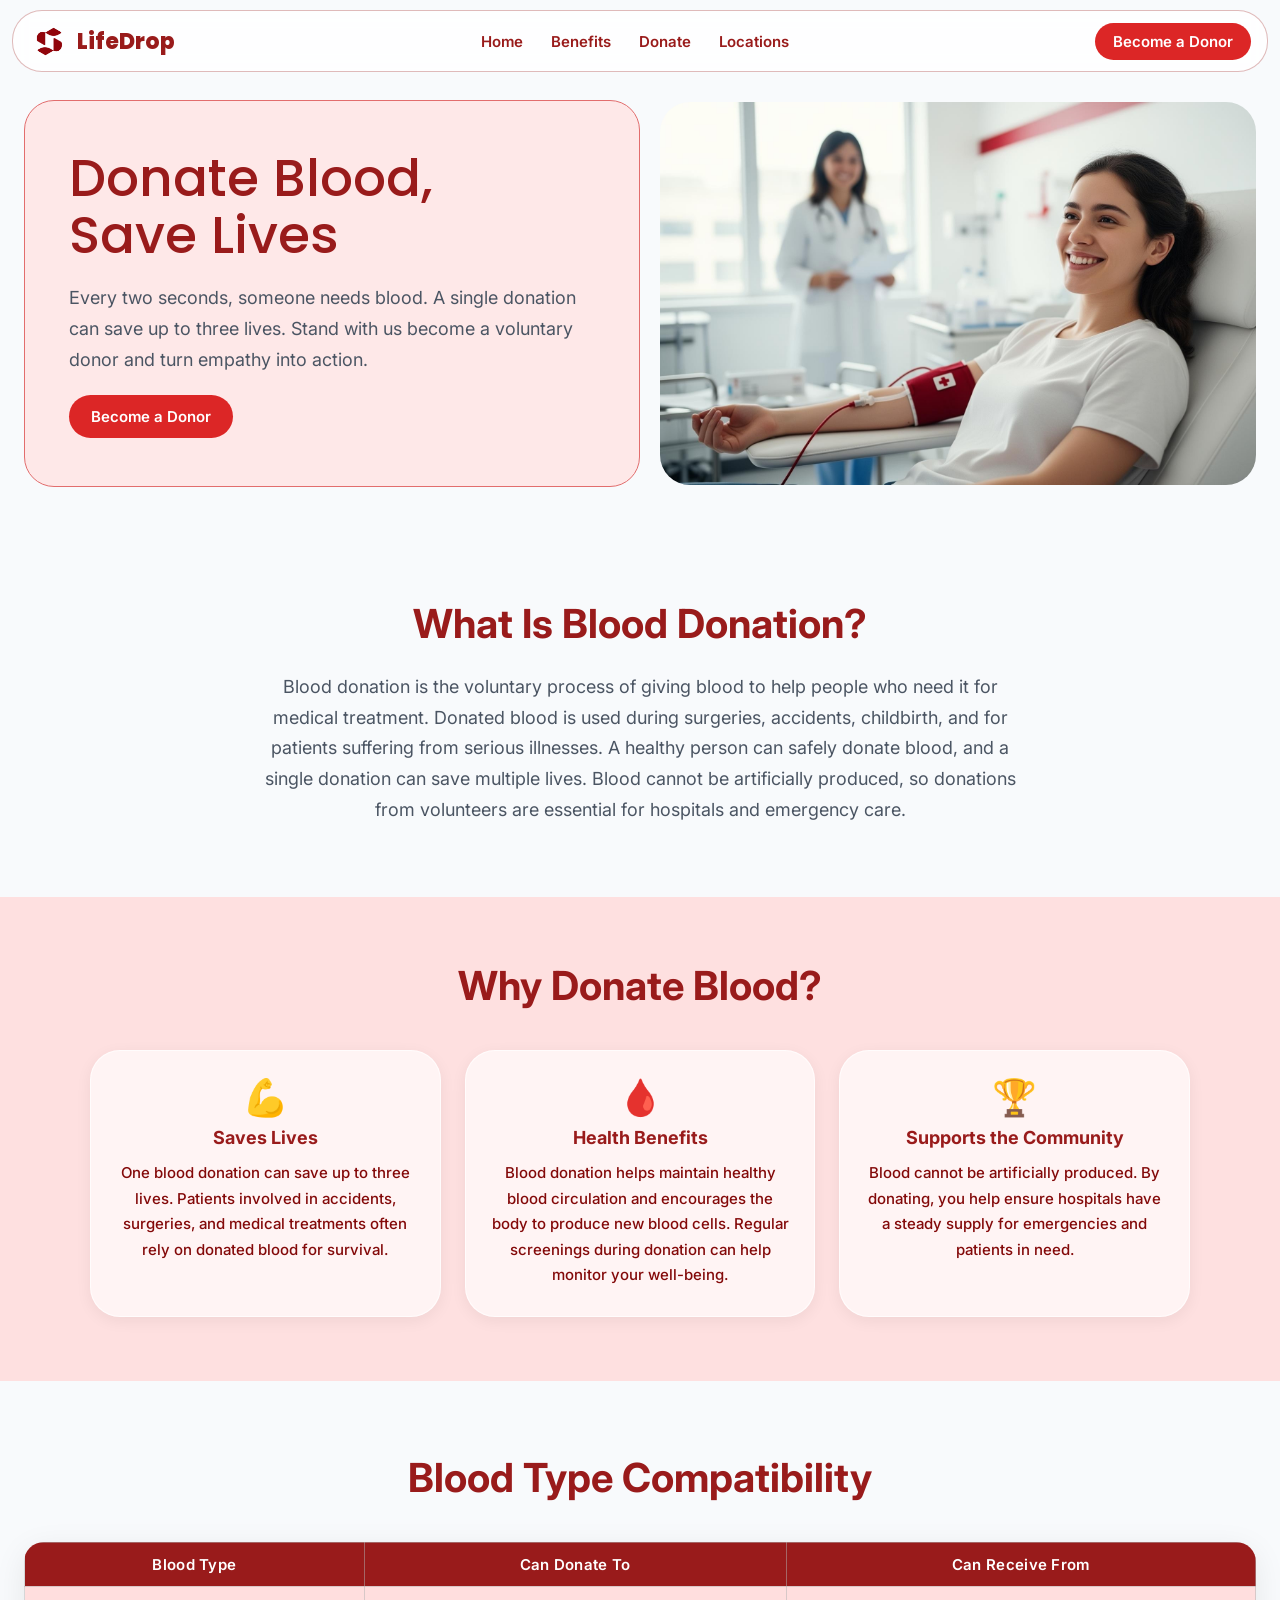
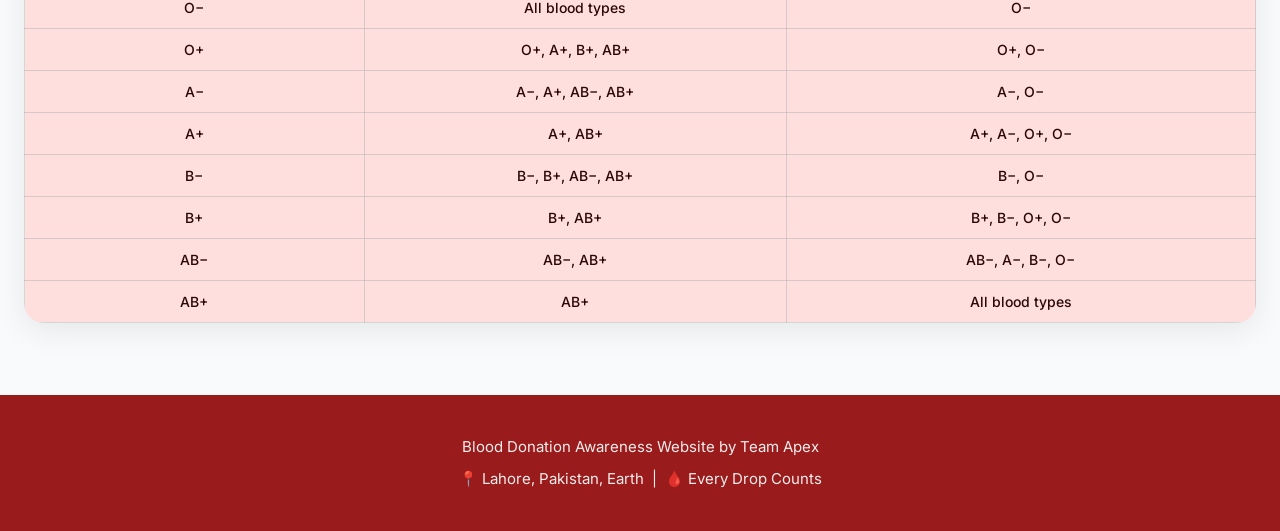
==== index.html @ 3854443f "Initial upload" ====
<!DOCTYPE html>
<html lang="en">

    <head>
        <meta charset="UTF-8">
        <meta name="viewport" content="width=device-width, initial-scale=1.0">
        <title>Home - LifeDrop</title>
        <link
            href="https://fonts.googleapis.com/css2?family=Poppins:wght@700;800&family=Inter:wght@400;500;600&display=swap"
            rel="stylesheet">
        <link rel="stylesheet" href="css/index.css">
    </head>

    <body>

        <!-- ===== Navigation Bar ==== -->
        <nav>
            <div class="nav-logo">
                <img src="image/logo-red.png" alt="LifeDrop logo">
                <h1>LifeDrop</h1>
            </div>

            <!-- Hamburger toggle (mobile only) -->
            <button class="nav-toggle" aria-label="Open menu" aria-expanded="false">
                <span></span><span></span><span></span>
            </button>

            <ul class="nav-links-ul">
                <li><a href="index.html">Home</a></li>
                <li><a href="benefits.html">Benefits</a></li>
                <li><a href="donate.html">Donate</a></li>
                <li><a href="locations.html">Locations</a></li>
            </ul>

            <a href="donate.html" class="nav-btn-a">Become a Donor</a>
        </nav>

        <main>

            <!-- ===== Hero Section ==== -->
            <section class="hero-section">
                <div class="hero-text-container">
                    <h1>Donate Blood,<br>Save Lives</h1>
                    <p>Every two seconds, someone needs blood. A single donation can save up to three lives. Stand with
                        us become a voluntary donor and turn empathy into action.</p>
                    <a href="donate.html" class="btn-primary">Become a Donor</a>
                </div>
                <img src="image/hero-lady.jpg" alt="A smiling blood donor">
            </section>

            <!-- ===== What is Blood Donation ==== -->
            <section class="what-section">
                <h1>What Is Blood Donation?</h1>
                <p>Blood donation is the voluntary process of giving blood to help people who need it for medical
                    treatment. Donated blood is used during surgeries, accidents, childbirth, and for patients suffering
                    from serious illnesses. A healthy person can safely donate blood, and a single donation can save
                    multiple lives. Blood cannot be artificially produced, so donations from volunteers are essential
                    for hospitals and emergency care.</p>
            </section>

            <!-- ===== Why Donate Blood ==== -->
            <section class="why-section">
                <h1>Why Donate Blood?</h1>
                <div class="why-cards-container">
                    <article class="why-card">
                        <div class="why-icon">💪</div>
                        <h2>Saves Lives</h2>
                        <p>One blood donation can save up to three lives. Patients involved in accidents, surgeries, and
                            medical treatments often rely on donated blood for survival.</p>
                    </article>
                    <article class="why-card">
                        <div class="why-icon">🩸</div>
                        <h2>Health Benefits</h2>
                        <p>Blood donation helps maintain healthy blood circulation and encourages the body to produce
                            new blood cells. Regular screenings during donation can help monitor your well-being.</p>
                    </article>
                    <article class="why-card">
                        <div class="why-icon">🏆</div>
                        <h2>Supports the Community</h2>
                        <p>Blood cannot be artificially produced. By donating, you help ensure hospitals have a steady
                            supply for emergencies and patients in need.</p>
                    </article>
                </div>
            </section>

            <!-- ===== Blood Type Compatibility ==== -->
            <section class="compatibility-table-section">
                <h1>Blood Type Compatibility</h1>
                <div class="table-wrapper">
                    <table class="compatibility-table">
                        <thead>
                            <tr>
                                <th>Blood Type</th>
                                <th>Can Donate To</th>
                                <th>Can Receive From</th>
                            </tr>
                        </thead>
                        <tbody>
                            <tr>
                                <td>O−</td>
                                <td>All blood types</td>
                                <td>O−</td>
                            </tr>
                            <tr>
                                <td>O+</td>
                                <td>O+, A+, B+, AB+</td>
                                <td>O+, O−</td>
                            </tr>
                            <tr>
                                <td>A−</td>
                                <td>A−, A+, AB−, AB+</td>
                                <td>A−, O−</td>
                            </tr>
                            <tr>
                                <td>A+</td>
                                <td>A+, AB+</td>
                                <td>A+, A−, O+, O−</td>
                            </tr>
                            <tr>
                                <td>B−</td>
                                <td>B−, B+, AB−, AB+</td>
                                <td>B−, O−</td>
                            </tr>
                            <tr>
                                <td>B+</td>
                                <td>B+, AB+</td>
                                <td>B+, B−, O+, O−</td>
                            </tr>
                            <tr>
                                <td>AB−</td>
                                <td>AB−, AB+</td>
                                <td>AB−, A−, B−, O−</td>
                            </tr>
                            <tr>
                                <td>AB+</td>
                                <td>AB+</td>
                                <td>All blood types</td>
                            </tr>
                        </tbody>
                    </table>
                </div>
            </section>

        </main>

        <footer>
            <p>Blood Donation Awareness Website by Team Apex</p>
            <p>📍 Lahore, Pakistan, Earth &nbsp;|&nbsp; 🩸 Every Drop Counts</p>
        </footer>

        <script>
            // Hamburger menu toggle
            const toggle = document.querySelector('.nav-toggle');
            const navLinks = document.querySelector('.nav-links-ul');
            toggle.addEventListener('click', () => {
                const open = toggle.getAttribute('aria-expanded') === 'true';
                toggle.setAttribute('aria-expanded', String(!open));
                navLinks.classList.toggle('nav-open');
            });
            // Close menu when a link is clicked
            navLinks.querySelectorAll('a').forEach(link => {
                link.addEventListener('click', () => {
                    navLinks.classList.remove('nav-open');
                    toggle.setAttribute('aria-expanded', 'false');
                });
            });
        </script>

    </body>

</html>
---- css/index.css ----
/* =========================
   CSS Custom Properties
   ========================= */
:root {
    --red-dark: #991b1b;
    --red-main: #dc2626;
    --red-hover: #b91c1c;
    --red-light: #fee2e2;
    --red-bg: #fee0e0;
    --text-dark: #1f2937;
    --text-body: #4b5563;
    --text-muted: #830909;
    --bg-page: #f8fafc;
    --white: #ffffff;

    --radius-sm: 12px;
    --radius-md: 20px;
    --radius-lg: 30px;

    --shadow-sm: 0 4px 16px rgba(0, 0, 0, 0.06);
    --shadow-md: 0 8px 32px rgba(0, 0, 0, 0.08);
    --shadow-red: 0 12px 32px rgba(185, 28, 28, 0.22);
}

/* =========================
   Reset & Base
   ========================= */
*,
*::before,
*::after {
    box-sizing: border-box;
}

body {
    margin: 0;
    padding: 0;
    font-family: "Inter", sans-serif;
    background-color: var(--bg-page);
    color: var(--text-body);
    -webkit-text-size-adjust: 100%;
}

h1,
h2,
h3 {
    margin: 0;
}

p {
    margin: 0;
    line-height: 1.7;
}

a {
    text-decoration: none;
}

img {
    display: block;
    max-width: 100%;
    height: auto;
}

/* =========================
   Navigation Bar
   ========================= */
nav {
    display: flex;
    align-items: center;
    justify-content: space-between;
    flex-wrap: wrap;
    gap: 8px;

    background-color: rgba(255, 255, 255, 0.82);
    backdrop-filter: blur(8px);
    -webkit-backdrop-filter: blur(8px);
    border: 1px solid rgba(153, 27, 27, 0.3);
    border-radius: var(--radius-lg);

    margin: 10px 12px 28px 12px;
    padding: 10px 16px;

    position: sticky;
    top: 10px;
    z-index: 100;
}

/* Logo */
.nav-logo {
    display: flex;
    align-items: center;
    gap: 8px;
    flex-shrink: 0;
    min-width: 0;
}

.nav-logo img {
    width: 40px;
    height: 40px;
    object-fit: contain;
}

.nav-logo h1 {
    color: var(--red-dark);
    font-size: 22px;
    font-weight: 800;
    font-family: "Poppins", sans-serif;
}

/* Nav links */
.nav-links-ul {
    display: flex;
    align-items: center;
    flex-wrap: wrap;
    gap: 4px;
    list-style: none;
    margin: 0;
    padding: 0;
}

.nav-links-ul a {
    display: block;
    color: var(--red-dark);
    font-size: 15px;
    font-weight: 600;
    padding: 7px 12px;
    border-radius: var(--radius-sm);
    transition: background-color 0.18s;
}

.nav-links-ul a:hover {
    background-color: #ffd6d6;
}

/* CTA button */
.nav-btn-a {
    font-size: 15px;
    font-weight: 600;
    color: var(--white);
    background-color: var(--red-main);
    border-radius: var(--radius-lg);
    padding: 9px 18px;
    transition: background-color 0.18s;
    white-space: nowrap;
    flex-shrink: 0;
}

.nav-btn-a:hover {
    background-color: var(--red-hover);
}

/* Hamburger button (hidden on desktop) */
.nav-toggle {
    display: none;
    flex-direction: column;
    justify-content: center;
    gap: 5px;
    background: none;
    border: none;
    cursor: pointer;
    padding: 6px;
    border-radius: var(--radius-sm);
    flex-shrink: 0;
}

.nav-toggle span {
    display: block;
    width: 24px;
    height: 2px;
    background-color: var(--red-dark);
    border-radius: 2px;
    transition: transform 0.2s, opacity 0.2s;
}

/* =========================
   Shared Section Headings
   ========================= */
.section-heading {
    color: var(--red-dark);
    font-size: clamp(24px, 5vw, 40px);
    font-weight: 700;
    text-align: center;
}

/* =========================
   Hero Section
   ========================= */
.hero-section {
    display: flex;
    align-items: center;
    gap: 20px;
    padding: 0 24px 40px;
}

.hero-text-container {
    display: flex;
    flex-direction: column;
    gap: 20px;

    background-color: #fee8e8;
    border: 1px solid rgb(226, 109, 109);
    border-radius: var(--radius-lg);
    padding: 48px 44px;
    width: 50%;
    flex-shrink: 0;
    min-width: 0;
    transition: background-color 0.2s;
}

.hero-text-container:hover {
    background-color: #fce1e1;
}

.hero-text-container h1 {
    color: var(--red-dark);
    font-size: clamp(28px, 4.5vw, 52px);
    font-weight: 500;
    font-family: "Poppins", sans-serif;
    line-height: 1.1;
    overflow-wrap: break-word;
}

.hero-text-container p {
    font-size: clamp(15px, 1.6vw, 18px);
    color: var(--text-body);
}

.btn-primary {
    display: inline-block;
    align-self: flex-start;
    font-size: 15px;
    font-weight: 600;
    color: var(--white);
    background-color: var(--red-main);
    border-radius: var(--radius-lg);
    padding: 12px 22px;
    transition: background-color 0.18s;
}

.btn-primary:hover {
    background-color: var(--red-hover);
}

.hero-section img {
    flex: 1;
    width: 0;
    /* flex will size it */
    min-width: 0;
    border-radius: var(--radius-lg);
    object-fit: cover;
    max-height: 420px;
}

/* =========================
   What Section
   ========================= */
.what-section {
    display: flex;
    flex-direction: column;
    align-items: center;
    gap: 24px;
    padding: 72px 48px;
}

.what-section h1 {
    color: var(--red-dark);
    font-size: clamp(22px, 4vw, 40px);
    font-weight: 700;
    text-align: center;
}

.what-section p {
    max-width: 780px;
    text-align: center;
    font-size: clamp(15px, 1.5vw, 18px);
    color: var(--text-body);
}

/* =========================
   Why Section
   ========================= */
.why-section {
    display: flex;
    flex-direction: column;
    align-items: center;
    gap: 40px;
    background-color: var(--red-bg);
    padding: 64px 32px;
}

.why-section h1 {
    color: var(--red-dark);
    font-size: clamp(22px, 4vw, 40px);
    font-weight: 700;
    text-align: center;
}

.why-cards-container {
    display: flex;
    flex-direction: row;
    gap: 24px;
    width: 100%;
    max-width: 1100px;
    justify-content: center;
}

.why-card {
    display: flex;
    flex-direction: column;
    align-items: center;
    gap: 12px;
    text-align: center;

    background-color: rgba(255, 255, 255, 0.65);
    border: 1px solid rgba(255, 255, 255, 0.7);
    border-radius: var(--radius-lg);
    box-shadow: var(--shadow-sm);
    padding: 28px 24px;
    flex: 1;
    min-width: 0;
    transition: transform 0.2s, box-shadow 0.2s, background-color 0.2s;
}

.why-card:hover {
    transform: translateY(-6px);
    box-shadow: var(--shadow-red);
    background-color: rgba(255, 255, 255, 0.38);
    border-color: rgba(200, 20, 20, 0.3);
}

.why-icon {
    font-size: 36px;
    line-height: 1;
}

.why-card h2 {
    color: var(--red-dark);
    font-size: 18px;
    font-weight: 700;
}

.why-card p {
    font-size: 15px;
    color: var(--text-muted);
    font-weight: 500;
}

/* =========================
   Blood Type Compatibility
   ========================= */
.compatibility-table-section {
    display: flex;
    flex-direction: column;
    align-items: center;
    gap: 40px;
    padding: 72px 24px;
}

.compatibility-table-section h1 {
    color: var(--red-dark);
    font-size: clamp(22px, 4vw, 40px);
    font-weight: 700;
    text-align: center;
}

/* Horizontal scroll wrapper acts only as a safety net on tiny screens */
.table-wrapper {
    width: 100%;
    max-width: 100%;
    overflow-x: auto;
    -webkit-overflow-scrolling: touch;
    border-radius: var(--radius-md);
    box-shadow: var(--shadow-md);
}

.compatibility-table {
    border-collapse: collapse;
    width: 100%;
    min-width: 480px;
    /* desktop only; removed on small screens below */
}

.compatibility-table th {
    color: var(--white);
    background-color: var(--red-dark);
    font-size: 15px;
    font-weight: 600;
    letter-spacing: 0.02em;
}

.compatibility-table td {
    color: rgb(43, 7, 7);
    background-color: rgb(255, 222, 222);
    font-size: 14px;
    font-weight: 500;
    transition: background-color 0.15s;
}

.compatibility-table th,
.compatibility-table td {
    text-align: center;
    border: 1px solid rgba(178, 178, 178, 0.5);
    padding: 12px 28px;
    overflow-wrap: break-word;
}

.compatibility-table td:hover {
    background-color: rgb(255, 205, 205);
}

/* =========================
   Footer
   ========================= */
footer {
    display: flex;
    flex-direction: column;
    align-items: center;
    gap: 8px;
    background-color: var(--red-dark);
    padding: 40px 24px;
    text-align: center;
}

footer p {
    color: rgba(255, 255, 255, 0.92);
    font-size: 15px;
    line-height: 1.6;
    overflow-wrap: break-word;
}

/* =========================
   RESPONSIVE — Tablet  (≤ 900px)
   ========================= */
@media (max-width: 900px) {

    /* Nav: hide desktop CTA, show only links + toggle */
    .nav-btn-a {
        display: none;
    }

    .nav-toggle {
        display: flex;
    }

    .nav-links-ul {
        display: none;
        flex-direction: column;
        align-items: flex-start;
        gap: 2px;
        width: 100%;
        padding: 8px 0 4px;
        border-top: 1px solid rgba(153, 27, 27, 0.2);
        margin-top: 4px;
    }

    .nav-links-ul.nav-open {
        display: flex;
    }

    .nav-links-ul li {
        width: 100%;
    }

    .nav-links-ul a {
        display: block;
        width: 100%;
        padding: 10px 14px;
        font-size: 16px;
    }

    /* Hero: stack vertically, image below */
    .hero-section {
        flex-direction: column;
        padding: 0 16px 40px;
        gap: 24px;
    }

    .hero-text-container {
        width: 100%;
        padding: 36px 28px;
        border-radius: var(--radius-md);
    }

    .btn-primary {
        align-self: stretch;
        text-align: center;
    }

    .hero-section img {
        width: 100%;
        max-height: 280px;
        object-fit: cover;
        border-radius: var(--radius-md);
    }

    /* Why cards: 2 across */
    .why-cards-container {
        flex-wrap: wrap;
    }

    .why-card {
        flex-basis: calc(50% - 12px);
        flex-grow: 0;
    }

    /* Padding adjustments */
    .what-section {
        padding: 56px 32px;
    }

    .why-section {
        padding: 56px 24px;
    }

    .compatibility-table-section {
        padding: 56px 16px;
    }
}

/* =========================
   RESPONSIVE — Mobile  (≤ 600px)
   ========================= */
@media (max-width: 600px) {

    nav {
        margin: 8px 8px 20px 8px;
        padding: 10px 14px;
        border-radius: var(--radius-md);
        top: 8px;
    }

    .nav-logo img {
        width: 34px;
        height: 34px;
    }

    .nav-logo h1 {
        font-size: 20px;
    }

    /* Hero section: small side gutter so text box never touches edges */
    .hero-section {
        padding: 0 16px 32px;
    }

    .hero-text-container {
        padding: 28px 20px;
        gap: 16px;
        border-radius: var(--radius-md);
    }

    .hero-text-container h1 {
        font-size: 28px;
    }

    .hero-text-container p {
        font-size: 15px;
    }

    .hero-section img {
        max-height: 220px;
        border-radius: var(--radius-md);
    }

    /* What section */
    .what-section {
        padding: 48px 20px;
        gap: 18px;
    }

    /* Why section: single column */
    .why-section {
        padding: 48px 16px;
        gap: 28px;
    }

    .why-cards-container {
        flex-direction: column;
        gap: 16px;
    }

    .why-card {
        flex-basis: auto;
        padding: 24px 20px;
        border-radius: var(--radius-md);
    }

    .why-icon {
        font-size: 32px;
    }

    .why-card h2 {
        font-size: 17px;
    }

    .why-card p {
        font-size: 14px;
    }

    /* Compatibility table: let it shrink to fit instead of scrolling */
    .compatibility-table-section {
        padding: 48px 12px;
        gap: 24px;
    }

    .compatibility-table {
        min-width: 0;
        table-layout: fixed;
    }

    .compatibility-table th,
    .compatibility-table td {
        padding: 9px 8px;
        font-size: 12.5px;
    }

    /* Footer */
    footer {
        padding: 32px 16px;
        gap: 6px;
    }

    footer p {
        font-size: 13px;
    }
}

/* =========================
   RESPONSIVE — Small Mobile (≤ 380px)
   ========================= */
@media (max-width: 380px) {
    .hero-text-container h1 {
        font-size: 24px;
    }

    .hero-text-container {
        padding: 22px 16px;
    }

    /* Tighten table further so all 3 columns fit on a 320px screen */
    .compatibility-table {
        min-width: 0;
        table-layout: fixed;
    }

    .compatibility-table th,
    .compatibility-table td {
        padding: 8px 5px;
        font-size: 11px;
    }
}

/* =========================
   Reduced Motion
   ========================= */
@media (prefers-reduced-motion: reduce) {

    .why-card,
    .nav-links-ul a,
    .btn-primary,
    .nav-btn-a,
    .hero-text-container {
        transition: none;
    }
}
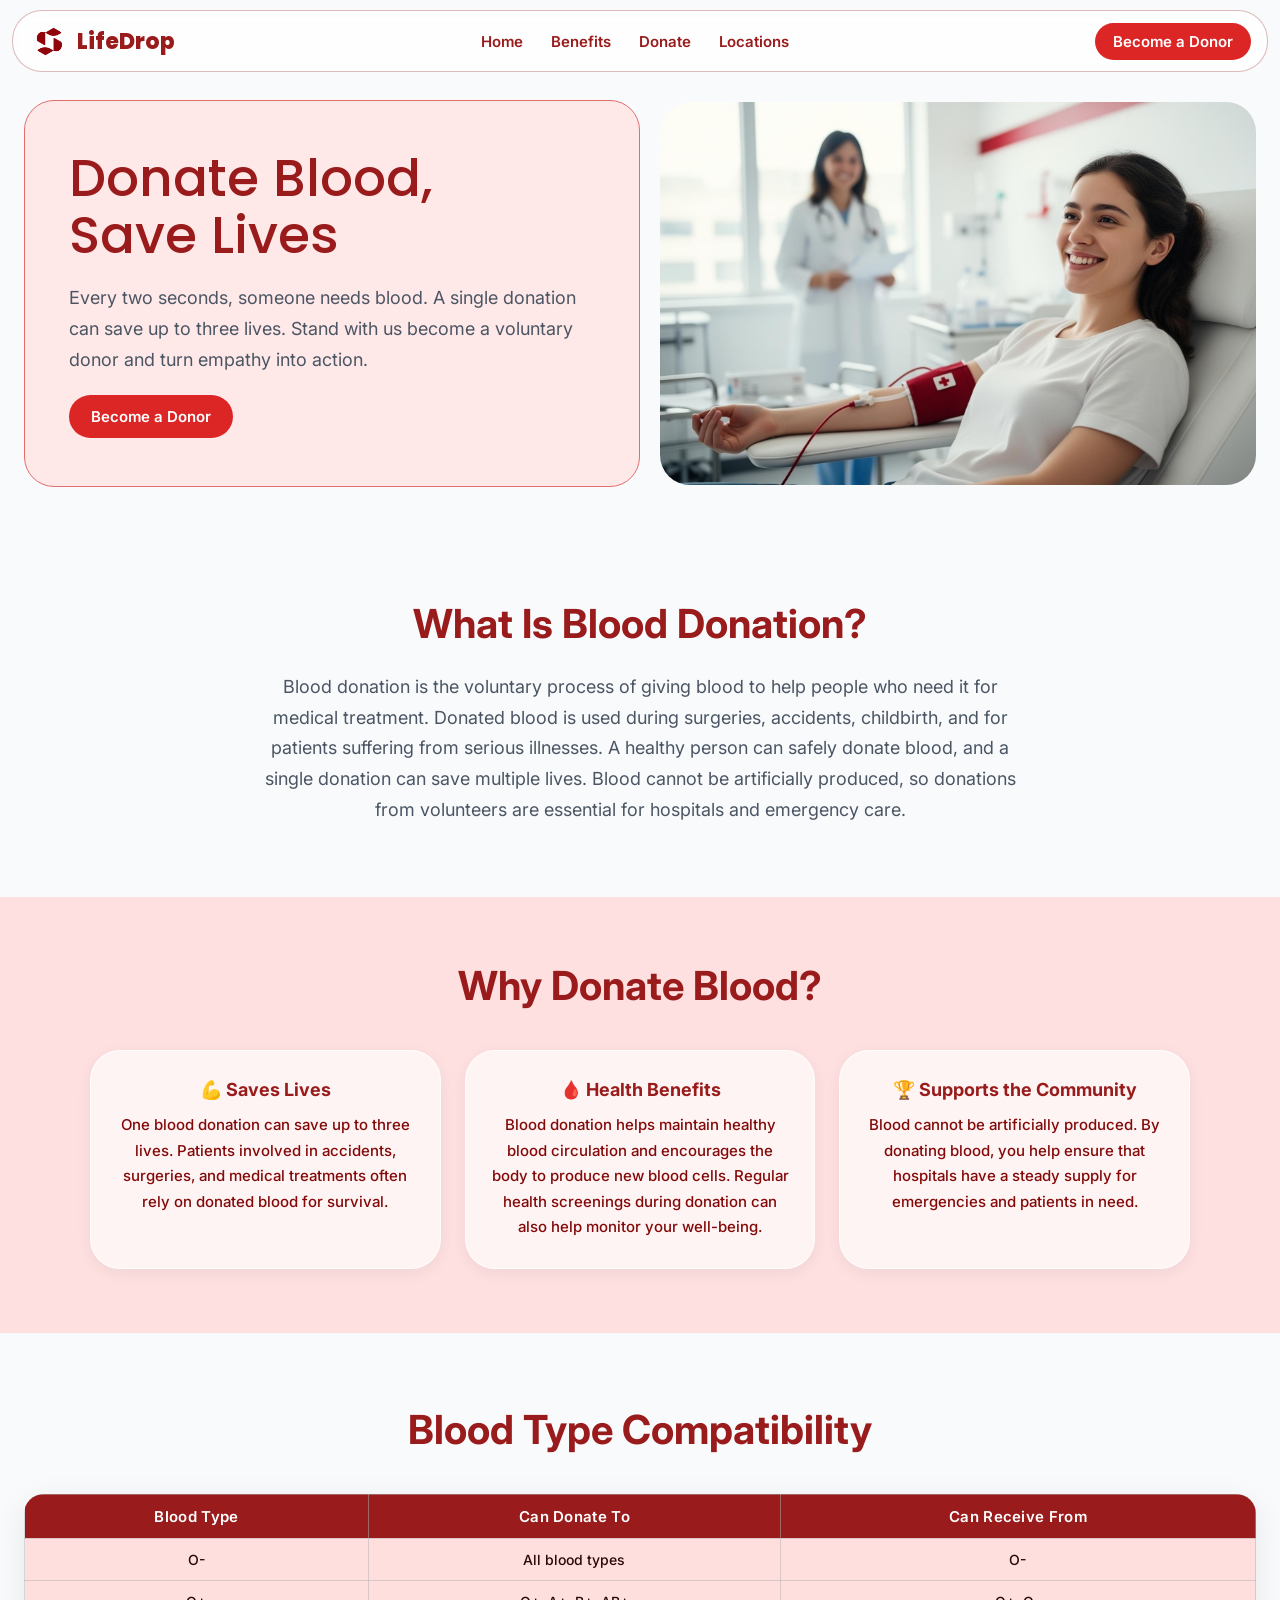
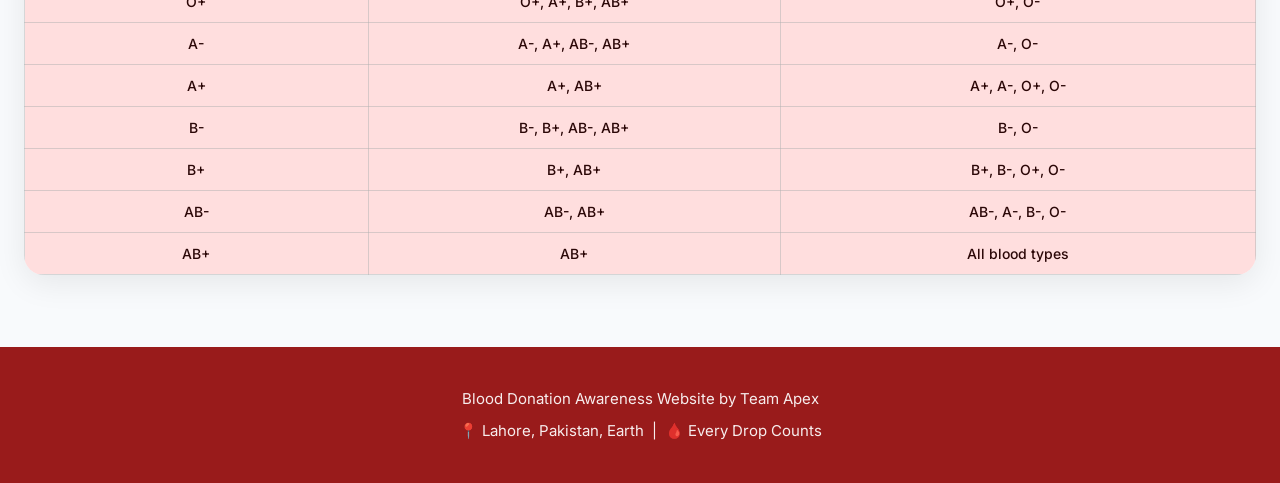
==== commit aa8243db: "Match responsive version's visual design to the original website" ====
--- a/index.html
+++ b/index.html
@@ -6,21 +6,19 @@
         <meta name="viewport" content="width=device-width, initial-scale=1.0">
         <title>Home - LifeDrop</title>
         <link
-            href="https://fonts.googleapis.com/css2?family=Poppins:wght@700;800&family=Inter:wght@400;500;600&display=swap"
+            href="https://fonts.googleapis.com/css2?family=Poppins:wght@700;800&family=Inter:wght@400;500;600;700&display=swap"
             rel="stylesheet">
         <link rel="stylesheet" href="css/index.css">
     </head>
 
     <body>
 
-        <!-- ===== Navigation Bar ==== -->
         <nav>
             <div class="nav-logo">
                 <img src="image/logo-red.png" alt="LifeDrop logo">
                 <h1>LifeDrop</h1>
             </div>
 
-            <!-- Hamburger toggle (mobile only) -->
             <button class="nav-toggle" aria-label="Open menu" aria-expanded="false">
                 <span></span><span></span><span></span>
             </button>
@@ -36,8 +34,6 @@
         </nav>
 
         <main>
-
-            <!-- ===== Hero Section ==== -->
             <section class="hero-section">
                 <div class="hero-text-container">
                     <h1>Donate Blood,<br>Save Lives</h1>
@@ -48,7 +44,6 @@
                 <img src="image/hero-lady.jpg" alt="A smiling blood donor">
             </section>
 
-            <!-- ===== What is Blood Donation ==== -->
             <section class="what-section">
                 <h1>What Is Blood Donation?</h1>
                 <p>Blood donation is the voluntary process of giving blood to help people who need it for medical
@@ -58,32 +53,29 @@
                     for hospitals and emergency care.</p>
             </section>
 
-            <!-- ===== Why Donate Blood ==== -->
             <section class="why-section">
                 <h1>Why Donate Blood?</h1>
                 <div class="why-cards-container">
                     <article class="why-card">
-                        <div class="why-icon">💪</div>
-                        <h2>Saves Lives</h2>
+                        <h2>💪 Saves Lives</h2>
                         <p>One blood donation can save up to three lives. Patients involved in accidents, surgeries, and
                             medical treatments often rely on donated blood for survival.</p>
                     </article>
                     <article class="why-card">
-                        <div class="why-icon">🩸</div>
-                        <h2>Health Benefits</h2>
+                        <h2>🩸 Health Benefits</h2>
                         <p>Blood donation helps maintain healthy blood circulation and encourages the body to produce
-                            new blood cells. Regular screenings during donation can help monitor your well-being.</p>
+                            new blood cells. Regular health screenings during donation can also help monitor your
+                            well-being.</p>
                     </article>
                     <article class="why-card">
-                        <div class="why-icon">🏆</div>
-                        <h2>Supports the Community</h2>
-                        <p>Blood cannot be artificially produced. By donating, you help ensure hospitals have a steady
+                        <h2>🏆 Supports the Community</h2>
+                        <p>Blood cannot be artificially produced. By donating blood, you help ensure that hospitals have
+                            a steady
                             supply for emergencies and patients in need.</p>
                     </article>
                 </div>
             </section>
 
-            <!-- ===== Blood Type Compatibility ==== -->
             <section class="compatibility-table-section">
                 <h1>Blood Type Compatibility</h1>
                 <div class="table-wrapper">
@@ -97,39 +89,39 @@
                         </thead>
                         <tbody>
                             <tr>
-                                <td>O−</td>
+                                <td>O-</td>
                                 <td>All blood types</td>
-                                <td>O−</td>
+                                <td>O-</td>
                             </tr>
                             <tr>
                                 <td>O+</td>
                                 <td>O+, A+, B+, AB+</td>
-                                <td>O+, O−</td>
+                                <td>O+, O-</td>
                             </tr>
                             <tr>
-                                <td>A−</td>
-                                <td>A−, A+, AB−, AB+</td>
-                                <td>A−, O−</td>
+                                <td>A-</td>
+                                <td>A-, A+, AB-, AB+</td>
+                                <td>A-, O-</td>
                             </tr>
                             <tr>
                                 <td>A+</td>
                                 <td>A+, AB+</td>
-                                <td>A+, A−, O+, O−</td>
+                                <td>A+, A-, O+, O-</td>
                             </tr>
                             <tr>
-                                <td>B−</td>
-                                <td>B−, B+, AB−, AB+</td>
-                                <td>B−, O−</td>
+                                <td>B-</td>
+                                <td>B-, B+, AB-, AB+</td>
+                                <td>B-, O-</td>
                             </tr>
                             <tr>
                                 <td>B+</td>
                                 <td>B+, AB+</td>
-                                <td>B+, B−, O+, O−</td>
+                                <td>B+, B-, O+, O-</td>
                             </tr>
                             <tr>
-                                <td>AB−</td>
-                                <td>AB−, AB+</td>
-                                <td>AB−, A−, B−, O−</td>
+                                <td>AB-</td>
+                                <td>AB-, AB+</td>
+                                <td>AB-, A-, B-, O-</td>
                             </tr>
                             <tr>
                                 <td>AB+</td>
@@ -140,7 +132,6 @@
                     </table>
                 </div>
             </section>
-
         </main>
 
         <footer>
@@ -168,4 +159,4 @@
 
     </body>
 
-</html>+</html>
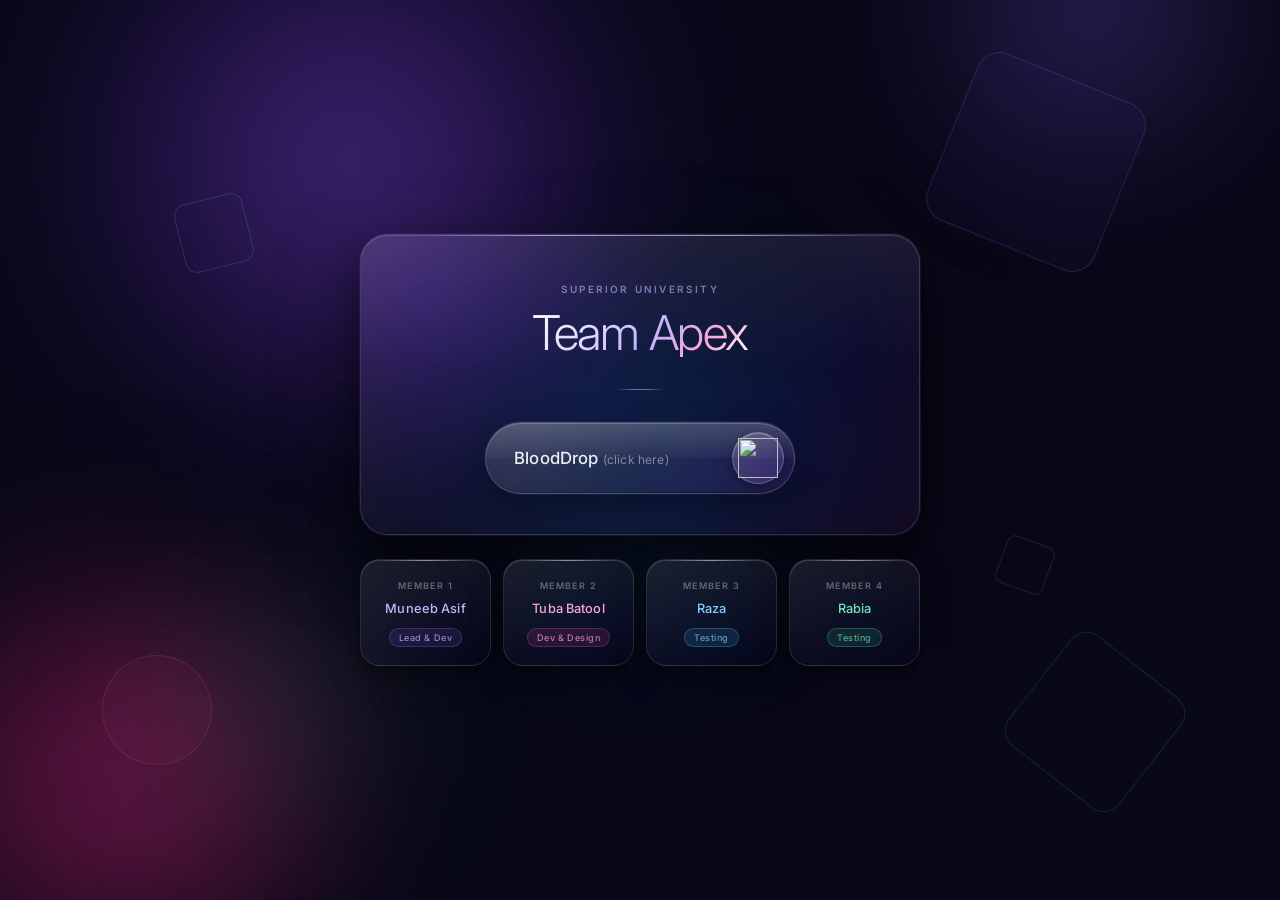
==== commit ebdf8d7d: "Inserting Team Apex page Updated the HTML structure and styles for the LifeDrop website, including n" ====
--- a/index.html
+++ b/index.html
@@ -1,162 +1,838 @@
 <!DOCTYPE html>
 <html lang="en">
 
-    <head>
-        <meta charset="UTF-8">
-        <meta name="viewport" content="width=device-width, initial-scale=1.0">
-        <title>Home - LifeDrop</title>
-        <link
-            href="https://fonts.googleapis.com/css2?family=Poppins:wght@700;800&family=Inter:wght@400;500;600;700&display=swap"
-            rel="stylesheet">
-        <link rel="stylesheet" href="css/index.css">
-    </head>
-
-    <body>
-
-        <nav>
-            <div class="nav-logo">
-                <img src="image/logo-red.png" alt="LifeDrop logo">
-                <h1>LifeDrop</h1>
-            </div>
-
-            <button class="nav-toggle" aria-label="Open menu" aria-expanded="false">
-                <span></span><span></span><span></span>
-            </button>
-
-            <ul class="nav-links-ul">
-                <li><a href="index.html">Home</a></li>
-                <li><a href="benefits.html">Benefits</a></li>
-                <li><a href="donate.html">Donate</a></li>
-                <li><a href="locations.html">Locations</a></li>
-            </ul>
-
-            <a href="donate.html" class="nav-btn-a">Become a Donor</a>
-        </nav>
-
-        <main>
-            <section class="hero-section">
-                <div class="hero-text-container">
-                    <h1>Donate Blood,<br>Save Lives</h1>
-                    <p>Every two seconds, someone needs blood. A single donation can save up to three lives. Stand with
-                        us become a voluntary donor and turn empathy into action.</p>
-                    <a href="donate.html" class="btn-primary">Become a Donor</a>
-                </div>
-                <img src="image/hero-lady.jpg" alt="A smiling blood donor">
-            </section>
-
-            <section class="what-section">
-                <h1>What Is Blood Donation?</h1>
-                <p>Blood donation is the voluntary process of giving blood to help people who need it for medical
-                    treatment. Donated blood is used during surgeries, accidents, childbirth, and for patients suffering
-                    from serious illnesses. A healthy person can safely donate blood, and a single donation can save
-                    multiple lives. Blood cannot be artificially produced, so donations from volunteers are essential
-                    for hospitals and emergency care.</p>
-            </section>
-
-            <section class="why-section">
-                <h1>Why Donate Blood?</h1>
-                <div class="why-cards-container">
-                    <article class="why-card">
-                        <h2>💪 Saves Lives</h2>
-                        <p>One blood donation can save up to three lives. Patients involved in accidents, surgeries, and
-                            medical treatments often rely on donated blood for survival.</p>
-                    </article>
-                    <article class="why-card">
-                        <h2>🩸 Health Benefits</h2>
-                        <p>Blood donation helps maintain healthy blood circulation and encourages the body to produce
-                            new blood cells. Regular health screenings during donation can also help monitor your
-                            well-being.</p>
-                    </article>
-                    <article class="why-card">
-                        <h2>🏆 Supports the Community</h2>
-                        <p>Blood cannot be artificially produced. By donating blood, you help ensure that hospitals have
-                            a steady
-                            supply for emergencies and patients in need.</p>
-                    </article>
-                </div>
-            </section>
-
-            <section class="compatibility-table-section">
-                <h1>Blood Type Compatibility</h1>
-                <div class="table-wrapper">
-                    <table class="compatibility-table">
-                        <thead>
-                            <tr>
-                                <th>Blood Type</th>
-                                <th>Can Donate To</th>
-                                <th>Can Receive From</th>
-                            </tr>
-                        </thead>
-                        <tbody>
-                            <tr>
-                                <td>O-</td>
-                                <td>All blood types</td>
-                                <td>O-</td>
-                            </tr>
-                            <tr>
-                                <td>O+</td>
-                                <td>O+, A+, B+, AB+</td>
-                                <td>O+, O-</td>
-                            </tr>
-                            <tr>
-                                <td>A-</td>
-                                <td>A-, A+, AB-, AB+</td>
-                                <td>A-, O-</td>
-                            </tr>
-                            <tr>
-                                <td>A+</td>
-                                <td>A+, AB+</td>
-                                <td>A+, A-, O+, O-</td>
-                            </tr>
-                            <tr>
-                                <td>B-</td>
-                                <td>B-, B+, AB-, AB+</td>
-                                <td>B-, O-</td>
-                            </tr>
-                            <tr>
-                                <td>B+</td>
-                                <td>B+, AB+</td>
-                                <td>B+, B-, O+, O-</td>
-                            </tr>
-                            <tr>
-                                <td>AB-</td>
-                                <td>AB-, AB+</td>
-                                <td>AB-, A-, B-, O-</td>
-                            </tr>
-                            <tr>
-                                <td>AB+</td>
-                                <td>AB+</td>
-                                <td>All blood types</td>
-                            </tr>
-                        </tbody>
-                    </table>
-                </div>
-            </section>
-        </main>
-
-        <footer>
-            <p>Blood Donation Awareness Website by Team Apex</p>
-            <p>📍 Lahore, Pakistan, Earth &nbsp;|&nbsp; 🩸 Every Drop Counts</p>
-        </footer>
-
-        <script>
-            // Hamburger menu toggle
-            const toggle = document.querySelector('.nav-toggle');
-            const navLinks = document.querySelector('.nav-links-ul');
-            toggle.addEventListener('click', () => {
-                const open = toggle.getAttribute('aria-expanded') === 'true';
-                toggle.setAttribute('aria-expanded', String(!open));
-                navLinks.classList.toggle('nav-open');
-            });
-            // Close menu when a link is clicked
-            navLinks.querySelectorAll('a').forEach(link => {
-                link.addEventListener('click', () => {
-                    navLinks.classList.remove('nav-open');
-                    toggle.setAttribute('aria-expanded', 'false');
-                });
-            });
-        </script>
-
-    </body>
+  <head>
+    <meta charset="UTF-8">
+    <meta name="viewport" content="width=device-width, initial-scale=1.0">
+    <title>Team APEX</title>
+
+    <!-- Preconnect for faster Google Fonts load -->
+    <link rel="preconnect" href="https://fonts.googleapis.com">
+    <link rel="preconnect" href="https://fonts.gstatic.com" crossorigin>
+    <link href="https://fonts.googleapis.com/css2?family=Inter:wght@300;400;500;600&display=swap" rel="stylesheet">
+
+    <style>
+      /* ── Reset ── */
+      *,
+      *::before,
+      *::after {
+        margin: 0;
+        padding: 0;
+        box-sizing: border-box;
+      }
+
+      /* ── Base ── */
+      body {
+        min-height: 100vh;
+        display: flex;
+        align-items: center;
+        justify-content: center;
+        font-family: 'Inter', -apple-system, BlinkMacSystemFont, sans-serif;
+        background: #080818;
+        /* Vertical padding keeps content clear of viewport edges on all sizes */
+        padding: 2.5rem 1.25rem;
+        /* Prevent horizontal scroll at the root level */
+        overflow-x: hidden;
+      }
+
+      /* ── Background scene (fixed, non-interactive) ── */
+      .scene {
+        position: fixed;
+        inset: 0;
+        z-index: 0;
+        pointer-events: none;
+        /* Clip orbs that bleed past the viewport */
+        overflow: hidden;
+      }
+
+      .orb {
+        position: absolute;
+        border-radius: 50%;
+        filter: blur(80px);
+      }
+
+      .orb-1 {
+        width: 600px;
+        height: 600px;
+        top: -140px;
+        left: 50px;
+        background: radial-gradient(circle,
+            rgba(110, 66, 193, 0.60) 0%,
+            rgba(76, 29, 149, 0.3) 50%,
+            transparent 75%);
+      }
+
+      .orb-2 {
+        width: 480px;
+        height: 480px;
+        bottom: -120px;
+        left: -120px;
+        background: radial-gradient(circle,
+            rgba(220, 38, 127, 0.55) 0%,
+            rgba(157, 23, 77, 0.28) 50%,
+            transparent 75%);
+      }
+
+      .orb-3 {
+        width: 360px;
+        height: 360px;
+        top: 50%;
+        left: 50%;
+        transform: translate(-50%, -50%);
+        background: radial-gradient(circle, rgba(56, 189, 248, 0.18) 0%, rgba(14, 165, 233, 0.07) 50%, transparent 75%);
+      }
+
+      .orb-4 {
+        width: 300px;
+        height: 300px;
+        bottom: 5%;
+        left: 10%;
+        background: radial-gradient(circle, rgba(52, 211, 153, 0.18) 0%, transparent 70%);
+      }
+
+      .orb-5 {
+        width: 300px;
+        height: 300px;
+        top: -140px;
+        right: 40px;
+        background: radial-gradient(circle,
+            rgba(138, 92, 246, 0.45) 0%,
+            rgba(138, 92, 246, 0.18) 45%,
+            transparent 75%);
+      }
+
+      /* Subtle dot grid overlay */
+      .dot-grid {
+        position: absolute;
+        inset: 0;
+        background-image: radial-gradient(circle, rgba(255, 255, 255, 0.055) 1px, transparent 1px);
+        background-size: 36px 36px;
+        mask-image: radial-gradient(ellipse at center, black 30%, transparent 80%);
+      }
+
+      /* Decorative geometric outlines */
+      .geo {
+        position: absolute;
+        border: 1px solid;
+      }
+
+      .geo-1 {
+        width: 180px;
+        height: 180px;
+        top: 8%;
+        right: 12%;
+        border-color: rgba(167, 139, 250, 0.16);
+        border-radius: 24px;
+        transform: rotate(22deg);
+        background: rgba(139, 92, 246, 0.04);
+      }
+
+      .geo-2 {
+        width: 110px;
+        height: 110px;
+        bottom: 15%;
+        left: 8%;
+        border-color: rgba(244, 114, 182, 0.14);
+        border-radius: 50%;
+        background: rgba(236, 72, 153, 0.04);
+      }
+
+      .geo-3 {
+        width: 70px;
+        height: 70px;
+        top: 22%;
+        left: 14%;
+        border-color: rgba(125, 211, 252, 0.16);
+        border-radius: 12px;
+        transform: rotate(-14deg);
+      }
+
+      .geo-4 {
+        width: 140px;
+        height: 140px;
+        bottom: 12%;
+        right: 9%;
+        border-color: rgba(110, 231, 183, 0.13);
+        border-radius: 20px;
+        transform: rotate(38deg);
+      }
+
+      .geo-5 {
+        width: 50px;
+        height: 50px;
+        top: 60%;
+        right: 18%;
+        border-color: rgba(251, 191, 36, 0.13);
+        border-radius: 8px;
+        transform: rotate(20deg);
+      }
+
+      /* ── Page layout ── */
+      .content {
+        position: relative;
+        z-index: 10;
+        display: flex;
+        flex-direction: column;
+        align-items: center;
+        gap: 1.5rem;
+        width: 100%;
+        max-width: 560px;
+      }
+
+      /* ── Main glass card ── */
+      .glass-card {
+        width: 100%;
+        background: linear-gradient(135deg,
+            rgba(255, 255, 255, 0.10) 0%,
+            rgba(255, 255, 255, 0.04) 40%,
+            rgba(139, 92, 246, 0.06) 70%,
+            rgba(236, 72, 153, 0.06) 100%);
+        backdrop-filter: blur(40px) saturate(160%);
+        -webkit-backdrop-filter: blur(40px) saturate(160%);
+        border-radius: 28px;
+        border: 1px solid rgba(255, 255, 255, 0.13);
+        box-shadow:
+          0 0 0 1px rgba(139, 92, 246, 0.12),
+          0 1px 0 rgba(255, 255, 255, 0.16) inset,
+          0 -1px 0 rgba(0, 0, 0, 0.3) inset,
+          0 32px 80px rgba(0, 0, 0, 0.5),
+          0 12px 32px rgba(0, 0, 0, 0.3);
+        /* Responsive padding: generous on desktop, tighter on mobile */
+        padding: 3rem 3rem 2.5rem;
+        position: relative;
+        overflow: hidden;
+      }
+
+      /* Top edge shimmer */
+      .glass-card::before {
+        content: '';
+        position: absolute;
+        top: 0;
+        left: 10%;
+        right: 10%;
+        height: 1px;
+        background: linear-gradient(90deg,
+            transparent,
+            rgba(255, 255, 255, 0.5) 30%,
+            rgba(200, 180, 255, 0.6) 50%,
+            rgba(255, 255, 255, 0.5) 70%,
+            transparent);
+      }
+
+      /* Inner highlight gradient */
+      .glass-card::after {
+        content: '';
+        position: absolute;
+        top: 0;
+        left: 0;
+        right: 0;
+        height: 45%;
+        background: linear-gradient(180deg, rgba(255, 255, 255, 0.052) 0%, transparent 100%);
+        border-radius: 28px 28px 0 0;
+        pointer-events: none;
+      }
+
+      .card-inner {
+        position: relative;
+        z-index: 2;
+        display: flex;
+        flex-direction: column;
+        align-items: center;
+      }
+
+      /* ── Typography ── */
+      .eyebrow {
+        font-size: 10px;
+        font-weight: 600;
+        letter-spacing: 0.22em;
+        text-transform: uppercase;
+        color: rgba(196, 181, 253, 0.6);
+        margin-bottom: 14px;
+        /* Prevent long text from breaking layout */
+        text-align: center;
+      }
+
+      .center-title {
+        font-size: 3rem;
+        font-weight: 300;
+        letter-spacing: -0.03em;
+        line-height: 1;
+        margin-bottom: 2rem;
+        text-align: center;
+        background: linear-gradient(135deg, #ffffff 0%, #e0d7ff 30%, #c4b5fd 55%, #f9a8d4 80%, #ffffff 100%);
+        -webkit-background-clip: text;
+        -webkit-text-fill-color: transparent;
+        background-clip: text;
+      }
+
+      .divider {
+        width: 48px;
+        height: 1px;
+        background: linear-gradient(90deg, transparent, rgba(196, 181, 253, 0.5), rgba(249, 168, 212, 0.5), transparent);
+        margin-bottom: 2rem;
+      }
+
+      /* ── CTA Button ── */
+      .glass-btn {
+        position: relative;
+        width: 100%;
+        max-width: 310px;
+        height: 72px;
+        border-radius: 999px;
+        text-decoration: none;
+        background: linear-gradient(135deg,
+            rgba(255, 255, 255, 0.13) 0%,
+            rgba(255, 255, 255, 0.05) 50%,
+            rgba(139, 92, 246, 0.1) 100%);
+        backdrop-filter: blur(24px);
+        -webkit-backdrop-filter: blur(24px);
+        border: 1px solid rgba(255, 255, 255, 0.18);
+        box-shadow:
+          0 1px 0 rgba(255, 255, 255, 0.2) inset,
+          0 -1px 0 rgba(0, 0, 0, 0.25) inset,
+          0 0 0 1px rgba(139, 92, 246, 0.1),
+          0 12px 32px rgba(0, 0, 0, 0.35);
+        display: flex;
+        justify-content: space-between;
+        align-items: center;
+        padding: 0 10px 0 28px;
+        overflow: hidden;
+        transition:
+          transform 0.3s cubic-bezier(0.34, 1.56, 0.64, 1),
+          box-shadow 0.3s ease;
+        cursor: pointer;
+      }
+
+      .glass-btn::before {
+        content: '';
+        position: absolute;
+        top: 0;
+        left: 0;
+        right: 0;
+        height: 50%;
+        background: linear-gradient(180deg, rgba(255, 255, 255, 0.18) 0%, rgba(255, 255, 255, 0.03) 100%);
+        border-radius: 999px 999px 40% 40%;
+        pointer-events: none;
+      }
+
+      .glass-btn::after {
+        content: '';
+        position: absolute;
+        inset: 0;
+        border-radius: 999px;
+        background: linear-gradient(135deg, rgba(139, 92, 246, 0.15) 0%, rgba(236, 72, 153, 0.1) 100%);
+        opacity: 0;
+        transition: opacity 0.3s ease;
+      }
+
+      .glass-btn:hover::after {
+        opacity: 1;
+      }
+
+      .glass-btn:hover {
+        transform: translateY(-4px);
+        box-shadow:
+          0 1px 0 rgba(255, 255, 255, 0.25) inset,
+          0 0 0 1px rgba(167, 139, 250, 0.3),
+          0 0 32px rgba(139, 92, 246, 0.25),
+          0 20px 48px rgba(0, 0, 0, 0.45);
+      }
+
+      .glass-btn:active {
+        transform: translateY(1px);
+        transition-duration: 0.1s;
+      }
+
+      /* Keyboard focus indicator for accessibility */
+      .glass-btn:focus-visible {
+        outline: 2px solid rgba(167, 139, 250, 0.7);
+        outline-offset: 3px;
+      }
+
+      .btn-text {
+        position: relative;
+        z-index: 3;
+        color: rgba(255, 255, 255, 0.92);
+        font-size: 1.05rem;
+        font-weight: 500;
+        letter-spacing: 0.01em;
+      }
+
+      .btn-hint {
+        font-size: 0.75rem;
+        font-weight: 400;
+        color: rgba(255, 255, 255, 0.45);
+      }
+
+      .icon {
+        position: relative;
+        z-index: 3;
+        width: 52px;
+        height: 52px;
+        border-radius: 50%;
+        display: flex;
+        justify-content: center;
+        align-items: center;
+        font-size: 1.45rem;
+        background: linear-gradient(135deg, rgba(255, 255, 255, 0.18) 0%, rgba(139, 92, 246, 0.2) 100%);
+        border: 1px solid rgba(255, 255, 255, 0.22);
+        box-shadow:
+          0 1px 0 rgba(255, 255, 255, 0.25) inset,
+          0 4px 12px rgba(0, 0, 0, 0.3);
+        /* Icon circle does not need its own transition — logo-icon handles it */
+        flex-shrink: 0;
+      }
+
+      .logo-icon {
+        width: 40px;
+        height: 40px;
+        object-fit: contain;
+        display: block;
+        /* Single, authoritative transition for the logo spin */
+        transition: transform 2s ease-in-out;
+      }
+
+      .glass-btn:hover .logo-icon {
+        transform: scale(1.15) rotate(360deg);
+      }
+
+      /* ── Member cards grid ── */
+      .member-row {
+        display: grid;
+        /* Desktop: all 4 in one row */
+        grid-template-columns: repeat(4, 1fr);
+        gap: 12px;
+        width: 100%;
+      }
+
+      .member-card {
+        position: relative;
+        overflow: hidden;
+        border-radius: 20px;
+        padding: 1.25rem 0.9rem 1.1rem;
+        display: flex;
+        flex-direction: column;
+        align-items: center;
+        gap: 0.65rem;
+        background: linear-gradient(155deg,
+            rgba(255, 255, 255, 0.09) 0%,
+            rgba(255, 255, 255, 0.03) 60%,
+            rgba(0, 0, 0, 0.05) 100%);
+        backdrop-filter: blur(32px) saturate(150%);
+        -webkit-backdrop-filter: blur(32px) saturate(150%);
+        border: 1px solid rgba(255, 255, 255, 0.11);
+        box-shadow:
+          0 1px 0 rgba(255, 255, 255, 0.14) inset,
+          0 -1px 0 rgba(0, 0, 0, 0.2) inset,
+          0 12px 32px rgba(0, 0, 0, 0.35),
+          0 4px 10px rgba(0, 0, 0, 0.2);
+        cursor: default;
+        transition:
+          transform 0.35s cubic-bezier(0.34, 1.4, 0.64, 1),
+          box-shadow 0.35s ease,
+          border-color 0.35s ease;
+      }
+
+      /* Top edge shimmer */
+      .member-card::before {
+        content: '';
+        position: absolute;
+        top: 0;
+        left: 15%;
+        right: 15%;
+        height: 1px;
+        background: linear-gradient(90deg, transparent, rgba(255, 255, 255, 0.45), transparent);
+        transition: opacity 0.35s ease;
+      }
+
+      /* Per-card hover glow overlay */
+      .member-card::after {
+        content: '';
+        position: absolute;
+        inset: 0;
+        border-radius: 20px;
+        opacity: 0;
+        transition: opacity 0.35s ease;
+      }
+
+      .member-card:nth-child(1)::after {
+        background: linear-gradient(155deg, rgba(139, 92, 246, 0.18) 0%, rgba(109, 40, 217, 0.08) 100%);
+      }
+
+      .member-card:nth-child(2)::after {
+        background: linear-gradient(155deg, rgba(236, 72, 153, 0.18) 0%, rgba(190, 24, 93, 0.08) 100%);
+      }
+
+      .member-card:nth-child(3)::after {
+        background: linear-gradient(155deg, rgba(56, 189, 248, 0.18) 0%, rgba(14, 165, 233, 0.08) 100%);
+      }
+
+      .member-card:nth-child(4)::after {
+        background: linear-gradient(155deg, rgba(52, 211, 153, 0.18) 0%, rgba(16, 185, 129, 0.08) 100%);
+      }
+
+      .member-card:hover {
+        transform: translateY(-7px) scale(1.03);
+        border-color: rgba(255, 255, 255, 0.22);
+      }
+
+      .member-card:nth-child(1):hover {
+        box-shadow:
+          0 1px 0 rgba(255, 255, 255, 0.2) inset,
+          0 0 0 1px rgba(167, 139, 250, 0.35),
+          0 0 28px rgba(139, 92, 246, 0.3),
+          0 24px 48px rgba(0, 0, 0, 0.45);
+      }
+
+      .member-card:nth-child(2):hover {
+        box-shadow:
+          0 1px 0 rgba(255, 255, 255, 0.2) inset,
+          0 0 0 1px rgba(249, 168, 212, 0.35),
+          0 0 28px rgba(236, 72, 153, 0.28),
+          0 24px 48px rgba(0, 0, 0, 0.45);
+      }
+
+      .member-card:nth-child(3):hover {
+        box-shadow:
+          0 1px 0 rgba(255, 255, 255, 0.2) inset,
+          0 0 0 1px rgba(125, 211, 252, 0.35),
+          0 0 28px rgba(56, 189, 248, 0.28),
+          0 24px 48px rgba(0, 0, 0, 0.45);
+      }
+
+      .member-card:nth-child(4):hover {
+        box-shadow:
+          0 1px 0 rgba(255, 255, 255, 0.2) inset,
+          0 0 0 1px rgba(110, 231, 183, 0.35),
+          0 0 28px rgba(52, 211, 153, 0.28),
+          0 24px 48px rgba(0, 0, 0, 0.45);
+      }
+
+      .member-card:hover::after {
+        opacity: 1;
+      }
+
+      /* Card text elements */
+      .member-label {
+        position: relative;
+        z-index: 2;
+        font-size: 9px;
+        font-weight: 600;
+        letter-spacing: 0.16em;
+        text-transform: uppercase;
+        color: rgba(255, 255, 255, 0.35);
+        transition: color 0.3s ease;
+      }
+
+      .member-card:hover .member-label {
+        color: rgba(255, 255, 255, 0.55);
+      }
+
+      .member-name {
+        position: relative;
+        z-index: 2;
+        font-size: 0.8rem;
+        font-weight: 500;
+        letter-spacing: 0.01em;
+        text-align: center;
+        line-height: 1.3;
+        transition: color 0.3s ease;
+      }
+
+      .member-card:nth-child(1) .member-name {
+        color: #c4b5fd;
+      }
+
+      .member-card:nth-child(2) .member-name {
+        color: #f9a8d4;
+      }
+
+      .member-card:nth-child(3) .member-name {
+        color: #7dd3fc;
+      }
+
+      .member-card:nth-child(4) .member-name {
+        color: #6ee7b7;
+      }
+
+      .member-tag {
+        position: relative;
+        z-index: 2;
+        font-size: 9px;
+        font-weight: 500;
+        letter-spacing: 0.06em;
+        padding: 3px 9px;
+        border-radius: 999px;
+        border: 1px solid;
+        transition: all 0.3s ease;
+      }
+
+      .member-card:nth-child(1) .member-tag {
+        color: rgba(196, 181, 253, 0.7);
+        border-color: rgba(139, 92, 246, 0.3);
+        background: rgba(139, 92, 246, 0.12);
+      }
+
+      .member-card:nth-child(2) .member-tag {
+        color: rgba(249, 168, 212, 0.7);
+        border-color: rgba(236, 72, 153, 0.3);
+        background: rgba(236, 72, 153, 0.12);
+      }
+
+      .member-card:nth-child(3) .member-tag {
+        color: rgba(125, 211, 252, 0.7);
+        border-color: rgba(56, 189, 248, 0.3);
+        background: rgba(56, 189, 248, 0.12);
+      }
+
+      .member-card:nth-child(4) .member-tag {
+        color: rgba(110, 231, 183, 0.7);
+        border-color: rgba(52, 211, 153, 0.3);
+        background: rgba(52, 211, 153, 0.12);
+      }
+
+      .member-card:hover .member-tag {
+        filter: brightness(1.25);
+      }
+
+      /* ────────────────────────────────────────────────
+       Responsive breakpoints
+    ──────────────────────────────────────────────── */
+
+      /* Tablet: ≤ 768px */
+      @media (max-width: 768px) {
+        body {
+          padding: 2rem 1rem;
+        }
+
+        .glass-card {
+          /* Reduce horizontal padding so content never clips */
+          padding: 2.25rem 1.75rem 2rem;
+        }
+
+        .center-title {
+          font-size: 2.5rem;
+        }
+
+        /* 2×2 grid: members 1+2 top row, 3+4 bottom row */
+        .member-row {
+          grid-template-columns: repeat(2, 1fr);
+        }
+
+        /* Slightly tighter card hover on touch/tablet */
+        .member-card:hover {
+          transform: translateY(-5px) scale(1.02);
+        }
+      }
+
+      /* Mobile: ≤ 480px */
+      @media (max-width: 480px) {
+        body {
+          padding: 1.5rem 0.875rem;
+        }
+
+        .glass-card {
+          padding: 2rem 1.25rem 1.75rem;
+          border-radius: 22px;
+        }
+
+        .center-title {
+          font-size: 2.1rem;
+        }
+
+        .glass-btn {
+          /* Ensure button fits narrow screens */
+          max-width: 100%;
+          height: 64px;
+          padding: 0 8px 0 20px;
+        }
+
+        .btn-text {
+          font-size: 0.95rem;
+        }
+
+        /* Keep 2-column layout on mobile per requirements */
+        .member-row {
+          grid-template-columns: repeat(2, 1fr);
+        }
+
+        /* Reduce logo spin duration for snappier feel on mobile */
+        .logo-icon {
+          transition: transform 0.5s ease-in-out;
+        }
+
+        /* Subtle, non-jarring hover on small touch screens */
+        .member-card:hover {
+          transform: translateY(-4px) scale(1.01);
+        }
+
+        #member-card-3:hover,
+        #member-card-4:hover {
+          transform: translateY(-4px);
+          box-shadow: none;
+          border-color: rgba(255, 255, 255, 0.11);
+        }
+
+        #member-card-3:hover::after,
+        #member-card-4:hover::after {
+          opacity: 0;
+        }
+      }
+
+      /* Very small screens: ≤ 360px */
+      @media (max-width: 360px) {
+        .member-row {
+          gap: 8px;
+        }
+
+        .member-card {
+          padding: 1rem 0.6rem 0.9rem;
+        }
+
+        .member-name {
+          font-size: 0.75rem;
+        }
+      }
+
+      /* Respect user preference for reduced motion */
+      @media (prefers-reduced-motion: reduce) {
+
+        .glass-btn,
+        .glass-btn::after,
+        .member-card,
+        .member-card::after,
+        .logo-icon {
+          transition: none;
+        }
+
+        .glass-btn:hover {
+          transform: none;
+        }
+
+        .glass-btn:hover .logo-icon {
+          transform: none;
+        }
+
+        .member-card:hover {
+          transform: none;
+        }
+      }
+
+      @media (max-width: 480px) {
+
+        /* Hide the extra right-side glow */
+        .orb-5 {
+          display: none;
+        }
+
+        /* Restore the original purple glow */
+        .orb-1 {
+          width: 520px;
+          height: 520px;
+          top: -140px;
+          right: 90px;
+          left: auto;
+          background: radial-gradient(circle,
+              rgba(111, 66, 193, 0.65) 0%,
+              rgba(76, 29, 149, 0.3) 50%,
+              transparent 75%);
+        }
+      }
+    </style>
+  </head>
+
+  <body>
+
+    <!-- Decorative background scene -->
+    <div class="scene" aria-hidden="true">
+      <div class="orb orb-1"></div>
+      <div class="orb orb-2"></div>
+      <div class="orb orb-3"></div>
+      <div class="orb orb-4"></div>
+      <div class="orb orb-5"></div>
+      <div class="dot-grid"></div>
+      <div class="geo geo-1"></div>
+      <div class="geo geo-2"></div>
+      <div class="geo geo-3"></div>
+      <div class="geo geo-4"></div>
+      <div class="geo geo-5"></div>
+    </div>
+
+    <!-- Main content -->
+    <div class="content">
+
+      <!-- Hero glass card -->
+      <div class="glass-card">
+        <div class="card-inner">
+          <p class="eyebrow">Superior University</p>
+          <h1 class="center-title">Team Apex</h1>
+          <div class="divider" role="presentation"></div>
+
+          <!-- CTA link — opens in new tab with rel for security -->
+          <a id="blooddrop-btn" href="https://muneebasif.dev/" class="glass-btn" target="_blank"
+            rel="noopener noreferrer" aria-label="Visit BloodDrop project website">
+            <span class="btn-text">
+              BloodDrop <span class="btn-hint">(click here)</span>
+            </span>
+            <span class="icon" aria-hidden="true">
+              <img src="image/logo-white.png" alt="" class="logo-icon">
+            </span>
+          </a>
+        </div>
+      </div>
+
+      <!-- Team member cards -->
+      <div class="member-row" role="list" aria-label="Team members">
+
+        <div class="member-card" role="listitem">
+          <span class="member-label">Member 1</span>
+          <span class="member-name">Muneeb Asif</span>
+          <span class="member-tag">Lead &amp; Dev</span>
+        </div>
+
+        <div class="member-card" role="listitem">
+          <span class="member-label">Member 2</span>
+          <span class="member-name">Tuba Batool</span>
+          <span class="member-tag">Dev &amp; Design</span>
+        </div>
+
+        <div class="member-card" id="member-card-3" role="listitem">
+          <span class="member-label">Member 3</span>
+          <span class="member-name">Raza</span>
+          <span class="member-tag">Testing</span>
+        </div>
+
+        <div class="member-card" id="member-card-4" role="listitem">
+          <span class="member-label">Member 4</span>
+          <span class="member-name">Rabia</span>
+          <span class="member-tag">Testing</span>
+        </div>
+
+      </div>
+    </div>
+
+    <script>
+      const btn = document.getElementById('blooddrop-btn');
+      const logo = btn.querySelector('.logo-icon');
+
+      btn.addEventListener('click', function (e) {
+
+        if (e.button !== 0 || e.ctrlKey || e.metaKey || e.shiftKey) return;
+
+        e.preventDefault();
+
+        logo.style.transition = 'transform 0.5s ease-in-out';
+        logo.style.transform = 'scale(1.15) rotate(360deg)';
+
+        setTimeout(function () {
+          // Reset inline styles so CSS rules take back over
+          logo.style.transition = '';
+          logo.style.transform = '';
+          window.open(btn.href, '_blank', 'noopener,noreferrer');
+        }, 520);
+      });
+    </script>
+
+  </body>
 
 </html>
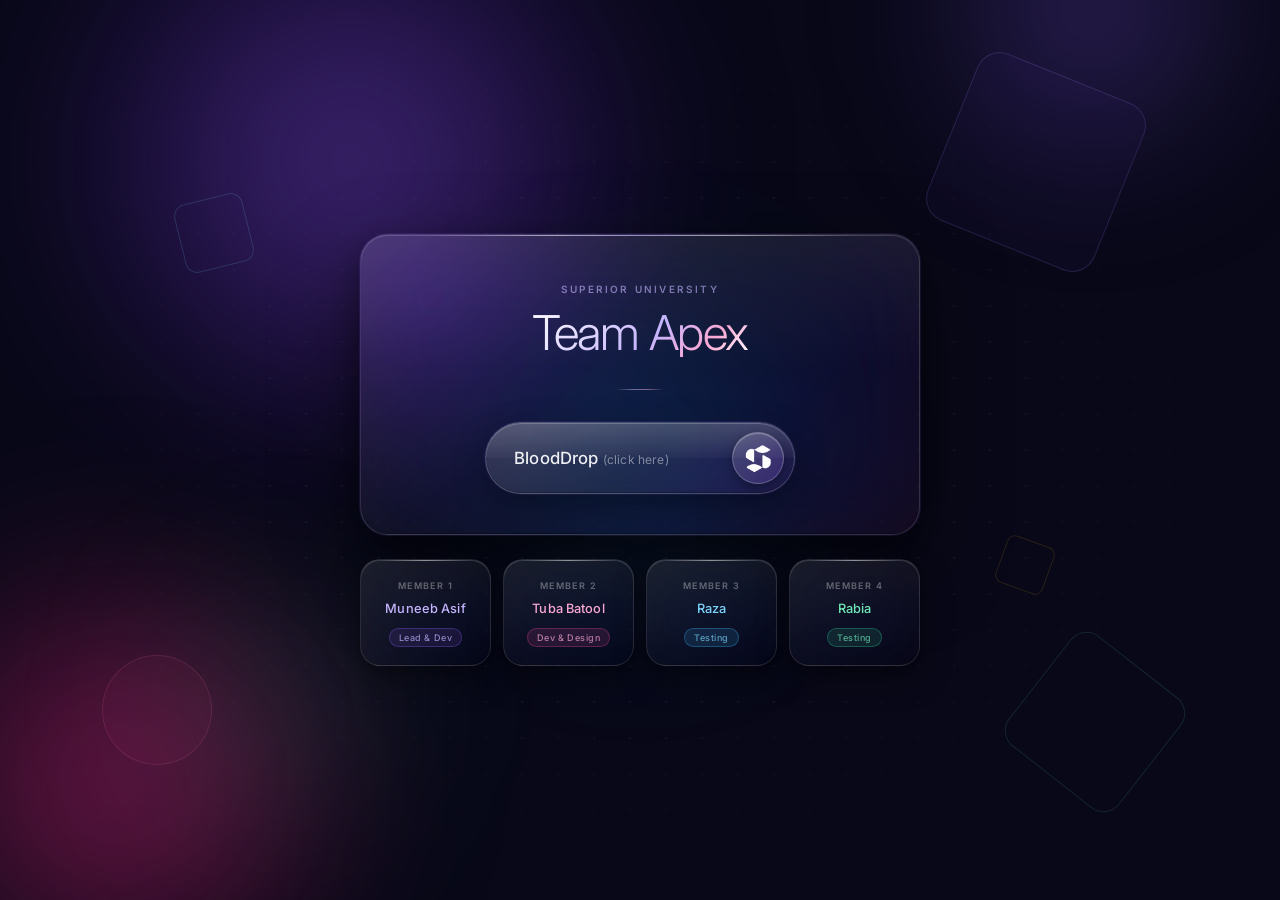
==== commit a49e363c: "Update relative path of button" ====
--- a/index.html
+++ b/index.html
@@ -769,7 +769,7 @@
           <div class="divider" role="presentation"></div>
 
           <!-- CTA link — opens in new tab with rel for security -->
-          <a id="blooddrop-btn" href="https://muneebasif.dev/" class="glass-btn" target="_blank"
+          <a id="blooddrop-btn" href="LifeDrop/index.html" class="glass-btn" target="_blank"
             rel="noopener noreferrer" aria-label="Visit BloodDrop project website">
             <span class="btn-text">
               BloodDrop <span class="btn-hint">(click here)</span>
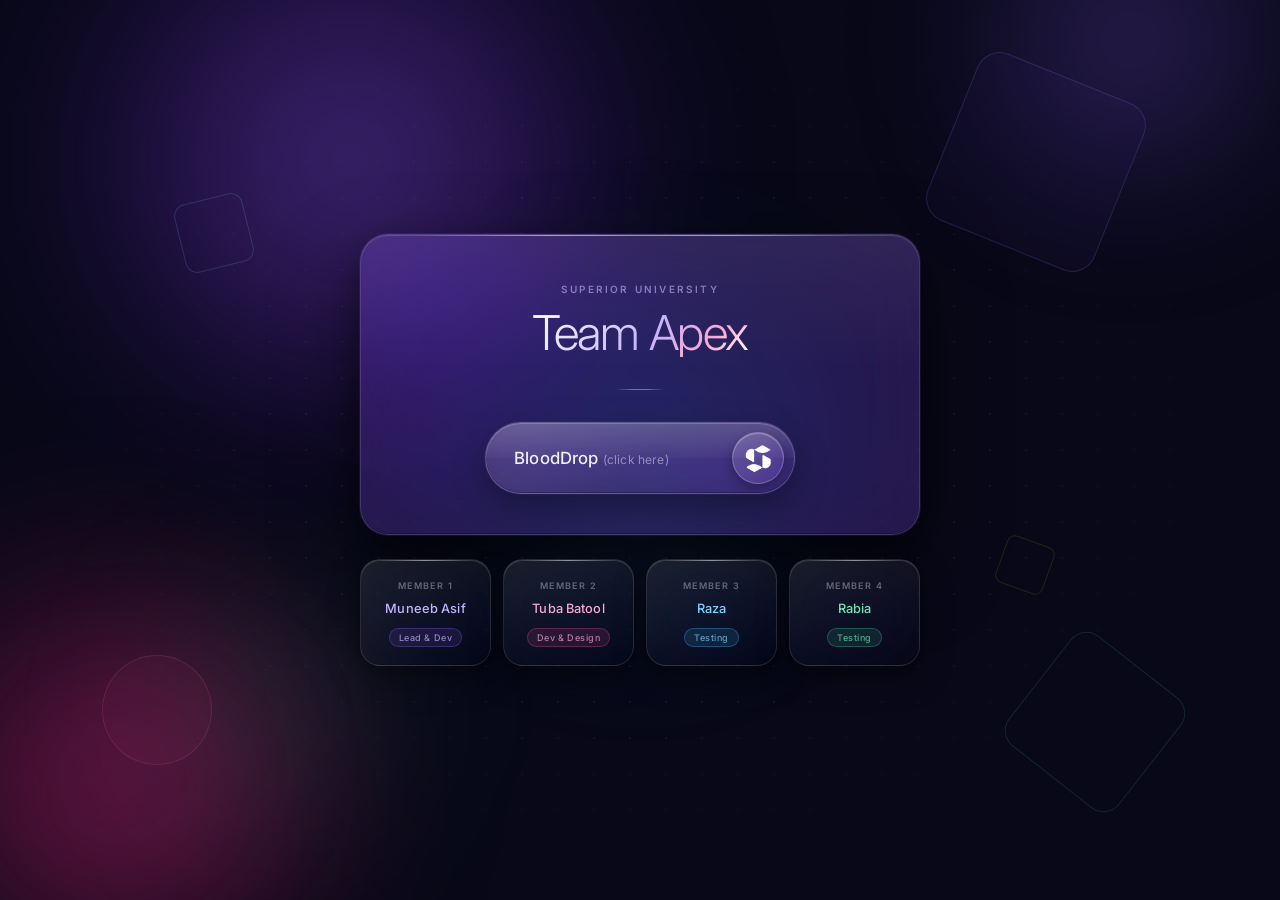
==== commit 19a36c6e: "Improving glass card" ====
--- a/index.html
+++ b/index.html
@@ -93,8 +93,8 @@
       .orb-5 {
         width: 300px;
         height: 300px;
-        top: -140px;
-        right: 40px;
+        top: -110px;
+        right: 0px;
         background: radial-gradient(circle,
             rgba(138, 92, 246, 0.45) 0%,
             rgba(138, 92, 246, 0.18) 45%,
@@ -182,11 +182,7 @@
       /* ── Main glass card ── */
       .glass-card {
         width: 100%;
-        background: linear-gradient(135deg,
-            rgba(255, 255, 255, 0.10) 0%,
-            rgba(255, 255, 255, 0.04) 40%,
-            rgba(139, 92, 246, 0.06) 70%,
-            rgba(236, 72, 153, 0.06) 100%);
+        background: rgba(110, 66, 193, 0.30);
         backdrop-filter: blur(40px) saturate(160%);
         -webkit-backdrop-filter: blur(40px) saturate(160%);
         border-radius: 28px;
@@ -763,13 +759,14 @@
 
       <!-- Hero glass card -->
       <div class="glass-card">
+
         <div class="card-inner">
           <p class="eyebrow">Superior University</p>
           <h1 class="center-title">Team Apex</h1>
           <div class="divider" role="presentation"></div>
 
           <!-- CTA link — opens in new tab with rel for security -->
-          <a id="blooddrop-btn" href="LifeDrop/index.html" class="glass-btn" target="_blank"
+          <a id="blooddrop-btn" href="https://muneebasif.dev/" class="glass-btn" target="_blank"
             rel="noopener noreferrer" aria-label="Visit BloodDrop project website">
             <span class="btn-text">
               BloodDrop <span class="btn-hint">(click here)</span>
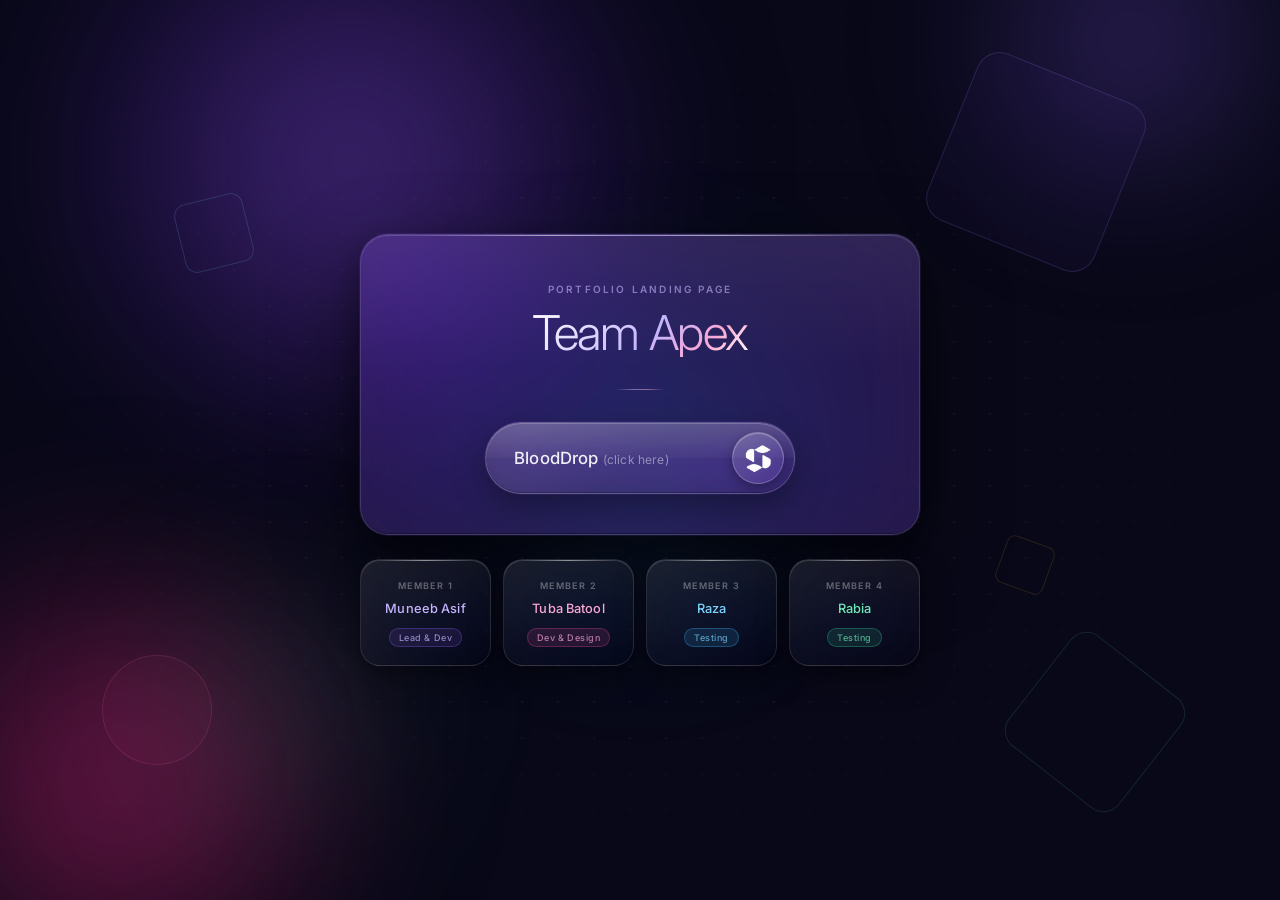
==== commit 944b6137: "Updating eyebrow" ====
--- a/index.html
+++ b/index.html
@@ -761,12 +761,12 @@
       <div class="glass-card">
 
         <div class="card-inner">
-          <p class="eyebrow">Superior University</p>
+          <p class="eyebrow">Portfolio Landing Page</p>
           <h1 class="center-title">Team Apex</h1>
           <div class="divider" role="presentation"></div>
 
           <!-- CTA link — opens in new tab with rel for security -->
-          <a id="blooddrop-btn" href="https://muneebasif.dev/" class="glass-btn" target="_blank"
+          <a id="blooddrop-btn" href="LifeDrop/index.html" class="glass-btn" target="_blank"
             rel="noopener noreferrer" aria-label="Visit BloodDrop project website">
             <span class="btn-text">
               BloodDrop <span class="btn-hint">(click here)</span>
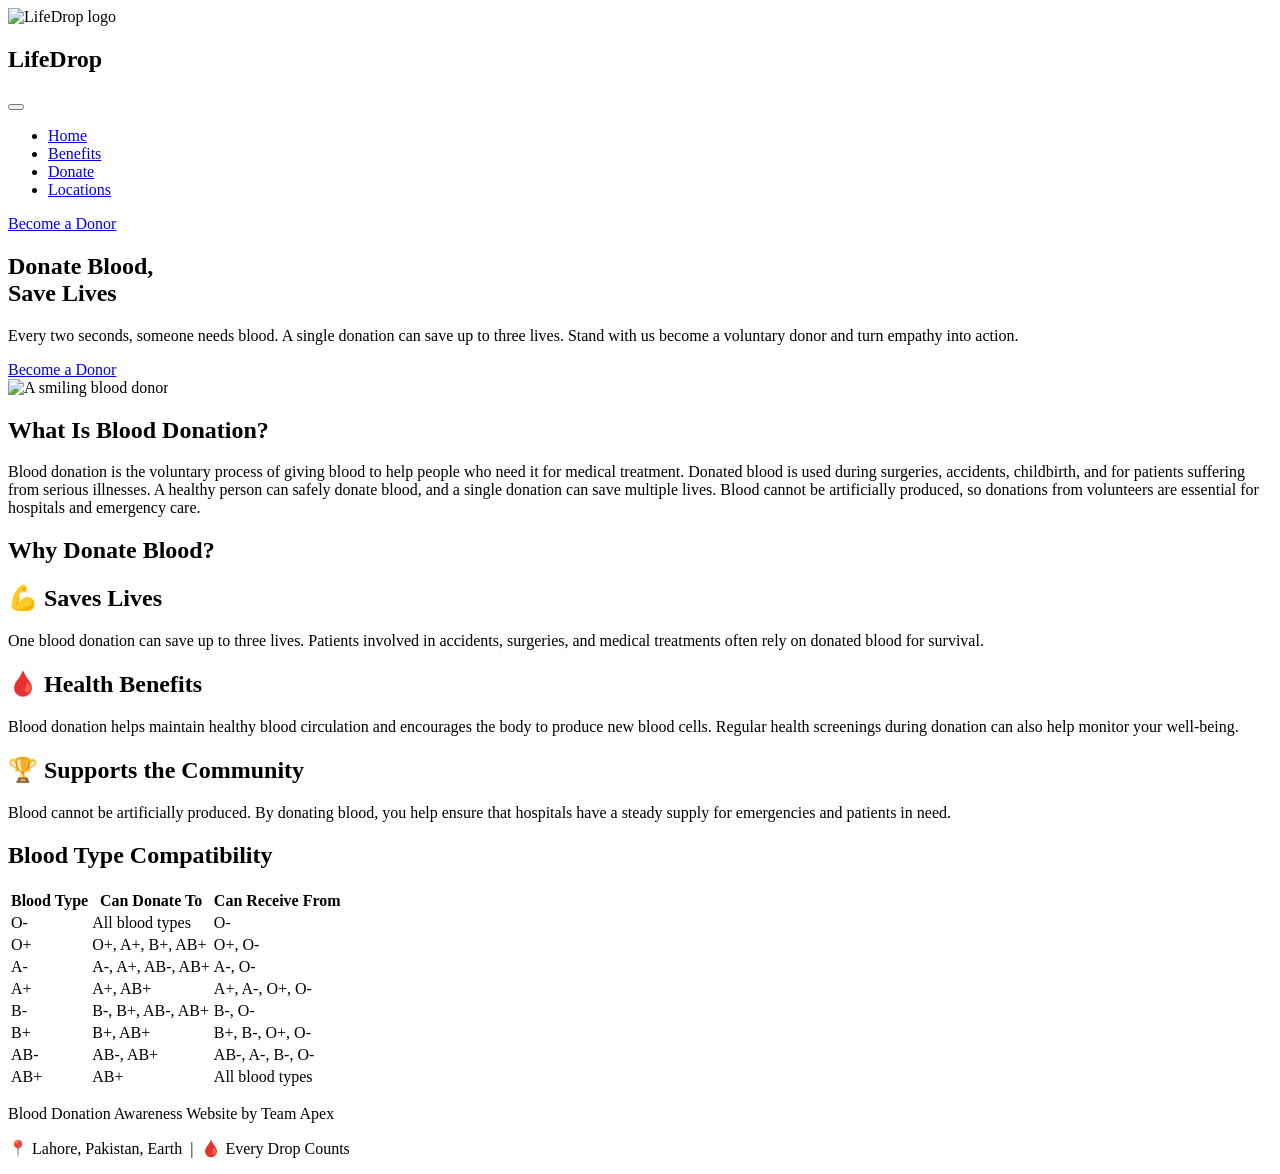
==== commit deeb98ee: "Add files via upload" ====
--- a/index.html
+++ b/index.html
@@ -1,835 +1,162 @@
 <!DOCTYPE html>
 <html lang="en">
 
-  <head>
-    <meta charset="UTF-8">
-    <meta name="viewport" content="width=device-width, initial-scale=1.0">
-    <title>Team APEX</title>
+    <head>
+        <meta charset="UTF-8">
+        <meta name="viewport" content="width=device-width, initial-scale=1.0">
+        <title>Home - LifeDrop</title>
+        <link
+            href="https://fonts.googleapis.com/css2?family=Poppins:wght@700;800&family=Inter:wght@400;500;600;700&display=swap"
+            rel="stylesheet">
+        <link rel="stylesheet" href="css/index.css">
+    </head>
 
-    <!-- Preconnect for faster Google Fonts load -->
-    <link rel="preconnect" href="https://fonts.googleapis.com">
-    <link rel="preconnect" href="https://fonts.gstatic.com" crossorigin>
-    <link href="https://fonts.googleapis.com/css2?family=Inter:wght@300;400;500;600&display=swap" rel="stylesheet">
+    <body>
 
-    <style>
-      /* ── Reset ── */
-      *,
-      *::before,
-      *::after {
-        margin: 0;
-        padding: 0;
-        box-sizing: border-box;
-      }
+        <nav>
+            <div class="nav-logo">
+                <img src="image/logo-red.png" alt="LifeDrop logo">
+                <h1>LifeDrop</h1>
+            </div>
 
-      /* ── Base ── */
-      body {
-        min-height: 100vh;
-        display: flex;
-        align-items: center;
-        justify-content: center;
-        font-family: 'Inter', -apple-system, BlinkMacSystemFont, sans-serif;
-        background: #080818;
-        /* Vertical padding keeps content clear of viewport edges on all sizes */
-        padding: 2.5rem 1.25rem;
-        /* Prevent horizontal scroll at the root level */
-        overflow-x: hidden;
-      }
+            <button class="nav-toggle" aria-label="Open menu" aria-expanded="false">
+                <span></span><span></span><span></span>
+            </button>
 
-      /* ── Background scene (fixed, non-interactive) ── */
-      .scene {
-        position: fixed;
-        inset: 0;
-        z-index: 0;
-        pointer-events: none;
-        /* Clip orbs that bleed past the viewport */
-        overflow: hidden;
-      }
+            <ul class="nav-links-ul">
+                <li><a href="index.html">Home</a></li>
+                <li><a href="benefits.html">Benefits</a></li>
+                <li><a href="donate.html">Donate</a></li>
+                <li><a href="locations.html">Locations</a></li>
+            </ul>
 
-      .orb {
-        position: absolute;
-        border-radius: 50%;
-        filter: blur(80px);
-      }
+            <a href="donate.html" class="nav-btn-a">Become a Donor</a>
+        </nav>
 
-      .orb-1 {
-        width: 600px;
-        height: 600px;
-        top: -140px;
-        left: 50px;
-        background: radial-gradient(circle,
-            rgba(110, 66, 193, 0.60) 0%,
-            rgba(76, 29, 149, 0.3) 50%,
-            transparent 75%);
-      }
+        <main>
+            <section class="hero-section">
+                <div class="hero-text-container">
+                    <h1>Donate Blood,<br>Save Lives</h1>
+                    <p>Every two seconds, someone needs blood. A single donation can save up to three lives. Stand with
+                        us become a voluntary donor and turn empathy into action.</p>
+                    <a href="donate.html" class="btn-primary">Become a Donor</a>
+                </div>
+                <img src="image/hero-lady.jpg" alt="A smiling blood donor">
+            </section>
 
-      .orb-2 {
-        width: 480px;
-        height: 480px;
-        bottom: -120px;
-        left: -120px;
-        background: radial-gradient(circle,
-            rgba(220, 38, 127, 0.55) 0%,
-            rgba(157, 23, 77, 0.28) 50%,
-            transparent 75%);
-      }
+            <section class="what-section">
+                <h1>What Is Blood Donation?</h1>
+                <p>Blood donation is the voluntary process of giving blood to help people who need it for medical
+                    treatment. Donated blood is used during surgeries, accidents, childbirth, and for patients suffering
+                    from serious illnesses. A healthy person can safely donate blood, and a single donation can save
+                    multiple lives. Blood cannot be artificially produced, so donations from volunteers are essential
+                    for hospitals and emergency care.</p>
+            </section>
 
-      .orb-3 {
-        width: 360px;
-        height: 360px;
-        top: 50%;
-        left: 50%;
-        transform: translate(-50%, -50%);
-        background: radial-gradient(circle, rgba(56, 189, 248, 0.18) 0%, rgba(14, 165, 233, 0.07) 50%, transparent 75%);
-      }
+            <section class="why-section">
+                <h1>Why Donate Blood?</h1>
+                <div class="why-cards-container">
+                    <article class="why-card">
+                        <h2>💪 Saves Lives</h2>
+                        <p>One blood donation can save up to three lives. Patients involved in accidents, surgeries, and
+                            medical treatments often rely on donated blood for survival.</p>
+                    </article>
+                    <article class="why-card">
+                        <h2>🩸 Health Benefits</h2>
+                        <p>Blood donation helps maintain healthy blood circulation and encourages the body to produce
+                            new blood cells. Regular health screenings during donation can also help monitor your
+                            well-being.</p>
+                    </article>
+                    <article class="why-card">
+                        <h2>🏆 Supports the Community</h2>
+                        <p>Blood cannot be artificially produced. By donating blood, you help ensure that hospitals have
+                            a steady
+                            supply for emergencies and patients in need.</p>
+                    </article>
+                </div>
+            </section>
 
-      .orb-4 {
-        width: 300px;
-        height: 300px;
-        bottom: 5%;
-        left: 10%;
-        background: radial-gradient(circle, rgba(52, 211, 153, 0.18) 0%, transparent 70%);
-      }
+            <section class="compatibility-table-section">
+                <h1>Blood Type Compatibility</h1>
+                <div class="table-wrapper">
+                    <table class="compatibility-table">
+                        <thead>
+                            <tr>
+                                <th>Blood Type</th>
+                                <th>Can Donate To</th>
+                                <th>Can Receive From</th>
+                            </tr>
+                        </thead>
+                        <tbody>
+                            <tr>
+                                <td>O-</td>
+                                <td>All blood types</td>
+                                <td>O-</td>
+                            </tr>
+                            <tr>
+                                <td>O+</td>
+                                <td>O+, A+, B+, AB+</td>
+                                <td>O+, O-</td>
+                            </tr>
+                            <tr>
+                                <td>A-</td>
+                                <td>A-, A+, AB-, AB+</td>
+                                <td>A-, O-</td>
+                            </tr>
+                            <tr>
+                                <td>A+</td>
+                                <td>A+, AB+</td>
+                                <td>A+, A-, O+, O-</td>
+                            </tr>
+                            <tr>
+                                <td>B-</td>
+                                <td>B-, B+, AB-, AB+</td>
+                                <td>B-, O-</td>
+                            </tr>
+                            <tr>
+                                <td>B+</td>
+                                <td>B+, AB+</td>
+                                <td>B+, B-, O+, O-</td>
+                            </tr>
+                            <tr>
+                                <td>AB-</td>
+                                <td>AB-, AB+</td>
+                                <td>AB-, A-, B-, O-</td>
+                            </tr>
+                            <tr>
+                                <td>AB+</td>
+                                <td>AB+</td>
+                                <td>All blood types</td>
+                            </tr>
+                        </tbody>
+                    </table>
+                </div>
+            </section>
+        </main>
 
-      .orb-5 {
-        width: 300px;
-        height: 300px;
-        top: -110px;
-        right: 0px;
-        background: radial-gradient(circle,
-            rgba(138, 92, 246, 0.45) 0%,
-            rgba(138, 92, 246, 0.18) 45%,
-            transparent 75%);
-      }
+        <footer>
+            <p>Blood Donation Awareness Website by Team Apex</p>
+            <p>📍 Lahore, Pakistan, Earth &nbsp;|&nbsp; 🩸 Every Drop Counts</p>
+        </footer>
 
-      /* Subtle dot grid overlay */
-      .dot-grid {
-        position: absolute;
-        inset: 0;
-        background-image: radial-gradient(circle, rgba(255, 255, 255, 0.055) 1px, transparent 1px);
-        background-size: 36px 36px;
-        mask-image: radial-gradient(ellipse at center, black 30%, transparent 80%);
-      }
+        <script>
+            // Hamburger menu toggle
+            const toggle = document.querySelector('.nav-toggle');
+            const navLinks = document.querySelector('.nav-links-ul');
+            toggle.addEventListener('click', () => {
+                const open = toggle.getAttribute('aria-expanded') === 'true';
+                toggle.setAttribute('aria-expanded', String(!open));
+                navLinks.classList.toggle('nav-open');
+            });
+            // Close menu when a link is clicked
+            navLinks.querySelectorAll('a').forEach(link => {
+                link.addEventListener('click', () => {
+                    navLinks.classList.remove('nav-open');
+                    toggle.setAttribute('aria-expanded', 'false');
+                });
+            });
+        </script>
 
-      /* Decorative geometric outlines */
-      .geo {
-        position: absolute;
-        border: 1px solid;
-      }
-
-      .geo-1 {
-        width: 180px;
-        height: 180px;
-        top: 8%;
-        right: 12%;
-        border-color: rgba(167, 139, 250, 0.16);
-        border-radius: 24px;
-        transform: rotate(22deg);
-        background: rgba(139, 92, 246, 0.04);
-      }
-
-      .geo-2 {
-        width: 110px;
-        height: 110px;
-        bottom: 15%;
-        left: 8%;
-        border-color: rgba(244, 114, 182, 0.14);
-        border-radius: 50%;
-        background: rgba(236, 72, 153, 0.04);
-      }
-
-      .geo-3 {
-        width: 70px;
-        height: 70px;
-        top: 22%;
-        left: 14%;
-        border-color: rgba(125, 211, 252, 0.16);
-        border-radius: 12px;
-        transform: rotate(-14deg);
-      }
-
-      .geo-4 {
-        width: 140px;
-        height: 140px;
-        bottom: 12%;
-        right: 9%;
-        border-color: rgba(110, 231, 183, 0.13);
-        border-radius: 20px;
-        transform: rotate(38deg);
-      }
-
-      .geo-5 {
-        width: 50px;
-        height: 50px;
-        top: 60%;
-        right: 18%;
-        border-color: rgba(251, 191, 36, 0.13);
-        border-radius: 8px;
-        transform: rotate(20deg);
-      }
-
-      /* ── Page layout ── */
-      .content {
-        position: relative;
-        z-index: 10;
-        display: flex;
-        flex-direction: column;
-        align-items: center;
-        gap: 1.5rem;
-        width: 100%;
-        max-width: 560px;
-      }
-
-      /* ── Main glass card ── */
-      .glass-card {
-        width: 100%;
-        background: rgba(110, 66, 193, 0.30);
-        backdrop-filter: blur(40px) saturate(160%);
-        -webkit-backdrop-filter: blur(40px) saturate(160%);
-        border-radius: 28px;
-        border: 1px solid rgba(255, 255, 255, 0.13);
-        box-shadow:
-          0 0 0 1px rgba(139, 92, 246, 0.12),
-          0 1px 0 rgba(255, 255, 255, 0.16) inset,
-          0 -1px 0 rgba(0, 0, 0, 0.3) inset,
-          0 32px 80px rgba(0, 0, 0, 0.5),
-          0 12px 32px rgba(0, 0, 0, 0.3);
-        /* Responsive padding: generous on desktop, tighter on mobile */
-        padding: 3rem 3rem 2.5rem;
-        position: relative;
-        overflow: hidden;
-      }
-
-      /* Top edge shimmer */
-      .glass-card::before {
-        content: '';
-        position: absolute;
-        top: 0;
-        left: 10%;
-        right: 10%;
-        height: 1px;
-        background: linear-gradient(90deg,
-            transparent,
-            rgba(255, 255, 255, 0.5) 30%,
-            rgba(200, 180, 255, 0.6) 50%,
-            rgba(255, 255, 255, 0.5) 70%,
-            transparent);
-      }
-
-      /* Inner highlight gradient */
-      .glass-card::after {
-        content: '';
-        position: absolute;
-        top: 0;
-        left: 0;
-        right: 0;
-        height: 45%;
-        background: linear-gradient(180deg, rgba(255, 255, 255, 0.052) 0%, transparent 100%);
-        border-radius: 28px 28px 0 0;
-        pointer-events: none;
-      }
-
-      .card-inner {
-        position: relative;
-        z-index: 2;
-        display: flex;
-        flex-direction: column;
-        align-items: center;
-      }
-
-      /* ── Typography ── */
-      .eyebrow {
-        font-size: 10px;
-        font-weight: 600;
-        letter-spacing: 0.22em;
-        text-transform: uppercase;
-        color: rgba(196, 181, 253, 0.6);
-        margin-bottom: 14px;
-        /* Prevent long text from breaking layout */
-        text-align: center;
-      }
-
-      .center-title {
-        font-size: 3rem;
-        font-weight: 300;
-        letter-spacing: -0.03em;
-        line-height: 1;
-        margin-bottom: 2rem;
-        text-align: center;
-        background: linear-gradient(135deg, #ffffff 0%, #e0d7ff 30%, #c4b5fd 55%, #f9a8d4 80%, #ffffff 100%);
-        -webkit-background-clip: text;
-        -webkit-text-fill-color: transparent;
-        background-clip: text;
-      }
-
-      .divider {
-        width: 48px;
-        height: 1px;
-        background: linear-gradient(90deg, transparent, rgba(196, 181, 253, 0.5), rgba(249, 168, 212, 0.5), transparent);
-        margin-bottom: 2rem;
-      }
-
-      /* ── CTA Button ── */
-      .glass-btn {
-        position: relative;
-        width: 100%;
-        max-width: 310px;
-        height: 72px;
-        border-radius: 999px;
-        text-decoration: none;
-        background: linear-gradient(135deg,
-            rgba(255, 255, 255, 0.13) 0%,
-            rgba(255, 255, 255, 0.05) 50%,
-            rgba(139, 92, 246, 0.1) 100%);
-        backdrop-filter: blur(24px);
-        -webkit-backdrop-filter: blur(24px);
-        border: 1px solid rgba(255, 255, 255, 0.18);
-        box-shadow:
-          0 1px 0 rgba(255, 255, 255, 0.2) inset,
-          0 -1px 0 rgba(0, 0, 0, 0.25) inset,
-          0 0 0 1px rgba(139, 92, 246, 0.1),
-          0 12px 32px rgba(0, 0, 0, 0.35);
-        display: flex;
-        justify-content: space-between;
-        align-items: center;
-        padding: 0 10px 0 28px;
-        overflow: hidden;
-        transition:
-          transform 0.3s cubic-bezier(0.34, 1.56, 0.64, 1),
-          box-shadow 0.3s ease;
-        cursor: pointer;
-      }
-
-      .glass-btn::before {
-        content: '';
-        position: absolute;
-        top: 0;
-        left: 0;
-        right: 0;
-        height: 50%;
-        background: linear-gradient(180deg, rgba(255, 255, 255, 0.18) 0%, rgba(255, 255, 255, 0.03) 100%);
-        border-radius: 999px 999px 40% 40%;
-        pointer-events: none;
-      }
-
-      .glass-btn::after {
-        content: '';
-        position: absolute;
-        inset: 0;
-        border-radius: 999px;
-        background: linear-gradient(135deg, rgba(139, 92, 246, 0.15) 0%, rgba(236, 72, 153, 0.1) 100%);
-        opacity: 0;
-        transition: opacity 0.3s ease;
-      }
-
-      .glass-btn:hover::after {
-        opacity: 1;
-      }
-
-      .glass-btn:hover {
-        transform: translateY(-4px);
-        box-shadow:
-          0 1px 0 rgba(255, 255, 255, 0.25) inset,
-          0 0 0 1px rgba(167, 139, 250, 0.3),
-          0 0 32px rgba(139, 92, 246, 0.25),
-          0 20px 48px rgba(0, 0, 0, 0.45);
-      }
-
-      .glass-btn:active {
-        transform: translateY(1px);
-        transition-duration: 0.1s;
-      }
-
-      /* Keyboard focus indicator for accessibility */
-      .glass-btn:focus-visible {
-        outline: 2px solid rgba(167, 139, 250, 0.7);
-        outline-offset: 3px;
-      }
-
-      .btn-text {
-        position: relative;
-        z-index: 3;
-        color: rgba(255, 255, 255, 0.92);
-        font-size: 1.05rem;
-        font-weight: 500;
-        letter-spacing: 0.01em;
-      }
-
-      .btn-hint {
-        font-size: 0.75rem;
-        font-weight: 400;
-        color: rgba(255, 255, 255, 0.45);
-      }
-
-      .icon {
-        position: relative;
-        z-index: 3;
-        width: 52px;
-        height: 52px;
-        border-radius: 50%;
-        display: flex;
-        justify-content: center;
-        align-items: center;
-        font-size: 1.45rem;
-        background: linear-gradient(135deg, rgba(255, 255, 255, 0.18) 0%, rgba(139, 92, 246, 0.2) 100%);
-        border: 1px solid rgba(255, 255, 255, 0.22);
-        box-shadow:
-          0 1px 0 rgba(255, 255, 255, 0.25) inset,
-          0 4px 12px rgba(0, 0, 0, 0.3);
-        /* Icon circle does not need its own transition — logo-icon handles it */
-        flex-shrink: 0;
-      }
-
-      .logo-icon {
-        width: 40px;
-        height: 40px;
-        object-fit: contain;
-        display: block;
-        /* Single, authoritative transition for the logo spin */
-        transition: transform 2s ease-in-out;
-      }
-
-      .glass-btn:hover .logo-icon {
-        transform: scale(1.15) rotate(360deg);
-      }
-
-      /* ── Member cards grid ── */
-      .member-row {
-        display: grid;
-        /* Desktop: all 4 in one row */
-        grid-template-columns: repeat(4, 1fr);
-        gap: 12px;
-        width: 100%;
-      }
-
-      .member-card {
-        position: relative;
-        overflow: hidden;
-        border-radius: 20px;
-        padding: 1.25rem 0.9rem 1.1rem;
-        display: flex;
-        flex-direction: column;
-        align-items: center;
-        gap: 0.65rem;
-        background: linear-gradient(155deg,
-            rgba(255, 255, 255, 0.09) 0%,
-            rgba(255, 255, 255, 0.03) 60%,
-            rgba(0, 0, 0, 0.05) 100%);
-        backdrop-filter: blur(32px) saturate(150%);
-        -webkit-backdrop-filter: blur(32px) saturate(150%);
-        border: 1px solid rgba(255, 255, 255, 0.11);
-        box-shadow:
-          0 1px 0 rgba(255, 255, 255, 0.14) inset,
-          0 -1px 0 rgba(0, 0, 0, 0.2) inset,
-          0 12px 32px rgba(0, 0, 0, 0.35),
-          0 4px 10px rgba(0, 0, 0, 0.2);
-        cursor: default;
-        transition:
-          transform 0.35s cubic-bezier(0.34, 1.4, 0.64, 1),
-          box-shadow 0.35s ease,
-          border-color 0.35s ease;
-      }
-
-      /* Top edge shimmer */
-      .member-card::before {
-        content: '';
-        position: absolute;
-        top: 0;
-        left: 15%;
-        right: 15%;
-        height: 1px;
-        background: linear-gradient(90deg, transparent, rgba(255, 255, 255, 0.45), transparent);
-        transition: opacity 0.35s ease;
-      }
-
-      /* Per-card hover glow overlay */
-      .member-card::after {
-        content: '';
-        position: absolute;
-        inset: 0;
-        border-radius: 20px;
-        opacity: 0;
-        transition: opacity 0.35s ease;
-      }
-
-      .member-card:nth-child(1)::after {
-        background: linear-gradient(155deg, rgba(139, 92, 246, 0.18) 0%, rgba(109, 40, 217, 0.08) 100%);
-      }
-
-      .member-card:nth-child(2)::after {
-        background: linear-gradient(155deg, rgba(236, 72, 153, 0.18) 0%, rgba(190, 24, 93, 0.08) 100%);
-      }
-
-      .member-card:nth-child(3)::after {
-        background: linear-gradient(155deg, rgba(56, 189, 248, 0.18) 0%, rgba(14, 165, 233, 0.08) 100%);
-      }
-
-      .member-card:nth-child(4)::after {
-        background: linear-gradient(155deg, rgba(52, 211, 153, 0.18) 0%, rgba(16, 185, 129, 0.08) 100%);
-      }
-
-      .member-card:hover {
-        transform: translateY(-7px) scale(1.03);
-        border-color: rgba(255, 255, 255, 0.22);
-      }
-
-      .member-card:nth-child(1):hover {
-        box-shadow:
-          0 1px 0 rgba(255, 255, 255, 0.2) inset,
-          0 0 0 1px rgba(167, 139, 250, 0.35),
-          0 0 28px rgba(139, 92, 246, 0.3),
-          0 24px 48px rgba(0, 0, 0, 0.45);
-      }
-
-      .member-card:nth-child(2):hover {
-        box-shadow:
-          0 1px 0 rgba(255, 255, 255, 0.2) inset,
-          0 0 0 1px rgba(249, 168, 212, 0.35),
-          0 0 28px rgba(236, 72, 153, 0.28),
-          0 24px 48px rgba(0, 0, 0, 0.45);
-      }
-
-      .member-card:nth-child(3):hover {
-        box-shadow:
-          0 1px 0 rgba(255, 255, 255, 0.2) inset,
-          0 0 0 1px rgba(125, 211, 252, 0.35),
-          0 0 28px rgba(56, 189, 248, 0.28),
-          0 24px 48px rgba(0, 0, 0, 0.45);
-      }
-
-      .member-card:nth-child(4):hover {
-        box-shadow:
-          0 1px 0 rgba(255, 255, 255, 0.2) inset,
-          0 0 0 1px rgba(110, 231, 183, 0.35),
-          0 0 28px rgba(52, 211, 153, 0.28),
-          0 24px 48px rgba(0, 0, 0, 0.45);
-      }
-
-      .member-card:hover::after {
-        opacity: 1;
-      }
-
-      /* Card text elements */
-      .member-label {
-        position: relative;
-        z-index: 2;
-        font-size: 9px;
-        font-weight: 600;
-        letter-spacing: 0.16em;
-        text-transform: uppercase;
-        color: rgba(255, 255, 255, 0.35);
-        transition: color 0.3s ease;
-      }
-
-      .member-card:hover .member-label {
-        color: rgba(255, 255, 255, 0.55);
-      }
-
-      .member-name {
-        position: relative;
-        z-index: 2;
-        font-size: 0.8rem;
-        font-weight: 500;
-        letter-spacing: 0.01em;
-        text-align: center;
-        line-height: 1.3;
-        transition: color 0.3s ease;
-      }
-
-      .member-card:nth-child(1) .member-name {
-        color: #c4b5fd;
-      }
-
-      .member-card:nth-child(2) .member-name {
-        color: #f9a8d4;
-      }
-
-      .member-card:nth-child(3) .member-name {
-        color: #7dd3fc;
-      }
-
-      .member-card:nth-child(4) .member-name {
-        color: #6ee7b7;
-      }
-
-      .member-tag {
-        position: relative;
-        z-index: 2;
-        font-size: 9px;
-        font-weight: 500;
-        letter-spacing: 0.06em;
-        padding: 3px 9px;
-        border-radius: 999px;
-        border: 1px solid;
-        transition: all 0.3s ease;
-      }
-
-      .member-card:nth-child(1) .member-tag {
-        color: rgba(196, 181, 253, 0.7);
-        border-color: rgba(139, 92, 246, 0.3);
-        background: rgba(139, 92, 246, 0.12);
-      }
-
-      .member-card:nth-child(2) .member-tag {
-        color: rgba(249, 168, 212, 0.7);
-        border-color: rgba(236, 72, 153, 0.3);
-        background: rgba(236, 72, 153, 0.12);
-      }
-
-      .member-card:nth-child(3) .member-tag {
-        color: rgba(125, 211, 252, 0.7);
-        border-color: rgba(56, 189, 248, 0.3);
-        background: rgba(56, 189, 248, 0.12);
-      }
-
-      .member-card:nth-child(4) .member-tag {
-        color: rgba(110, 231, 183, 0.7);
-        border-color: rgba(52, 211, 153, 0.3);
-        background: rgba(52, 211, 153, 0.12);
-      }
-
-      .member-card:hover .member-tag {
-        filter: brightness(1.25);
-      }
-
-      /* ────────────────────────────────────────────────
-       Responsive breakpoints
-    ──────────────────────────────────────────────── */
-
-      /* Tablet: ≤ 768px */
-      @media (max-width: 768px) {
-        body {
-          padding: 2rem 1rem;
-        }
-
-        .glass-card {
-          /* Reduce horizontal padding so content never clips */
-          padding: 2.25rem 1.75rem 2rem;
-        }
-
-        .center-title {
-          font-size: 2.5rem;
-        }
-
-        /* 2×2 grid: members 1+2 top row, 3+4 bottom row */
-        .member-row {
-          grid-template-columns: repeat(2, 1fr);
-        }
-
-        /* Slightly tighter card hover on touch/tablet */
-        .member-card:hover {
-          transform: translateY(-5px) scale(1.02);
-        }
-      }
-
-      /* Mobile: ≤ 480px */
-      @media (max-width: 480px) {
-        body {
-          padding: 1.5rem 0.875rem;
-        }
-
-        .glass-card {
-          padding: 2rem 1.25rem 1.75rem;
-          border-radius: 22px;
-        }
-
-        .center-title {
-          font-size: 2.1rem;
-        }
-
-        .glass-btn {
-          /* Ensure button fits narrow screens */
-          max-width: 100%;
-          height: 64px;
-          padding: 0 8px 0 20px;
-        }
-
-        .btn-text {
-          font-size: 0.95rem;
-        }
-
-        /* Keep 2-column layout on mobile per requirements */
-        .member-row {
-          grid-template-columns: repeat(2, 1fr);
-        }
-
-        /* Reduce logo spin duration for snappier feel on mobile */
-        .logo-icon {
-          transition: transform 0.5s ease-in-out;
-        }
-
-        /* Subtle, non-jarring hover on small touch screens */
-        .member-card:hover {
-          transform: translateY(-4px) scale(1.01);
-        }
-
-        #member-card-3:hover,
-        #member-card-4:hover {
-          transform: translateY(-4px);
-          box-shadow: none;
-          border-color: rgba(255, 255, 255, 0.11);
-        }
-
-        #member-card-3:hover::after,
-        #member-card-4:hover::after {
-          opacity: 0;
-        }
-      }
-
-      /* Very small screens: ≤ 360px */
-      @media (max-width: 360px) {
-        .member-row {
-          gap: 8px;
-        }
-
-        .member-card {
-          padding: 1rem 0.6rem 0.9rem;
-        }
-
-        .member-name {
-          font-size: 0.75rem;
-        }
-      }
-
-      /* Respect user preference for reduced motion */
-      @media (prefers-reduced-motion: reduce) {
-
-        .glass-btn,
-        .glass-btn::after,
-        .member-card,
-        .member-card::after,
-        .logo-icon {
-          transition: none;
-        }
-
-        .glass-btn:hover {
-          transform: none;
-        }
-
-        .glass-btn:hover .logo-icon {
-          transform: none;
-        }
-
-        .member-card:hover {
-          transform: none;
-        }
-      }
-
-      @media (max-width: 480px) {
-
-        /* Hide the extra right-side glow */
-        .orb-5 {
-          display: none;
-        }
-
-        /* Restore the original purple glow */
-        .orb-1 {
-          width: 520px;
-          height: 520px;
-          top: -140px;
-          right: 90px;
-          left: auto;
-          background: radial-gradient(circle,
-              rgba(111, 66, 193, 0.65) 0%,
-              rgba(76, 29, 149, 0.3) 50%,
-              transparent 75%);
-        }
-      }
-    </style>
-  </head>
-
-  <body>
-
-    <!-- Decorative background scene -->
-    <div class="scene" aria-hidden="true">
-      <div class="orb orb-1"></div>
-      <div class="orb orb-2"></div>
-      <div class="orb orb-3"></div>
-      <div class="orb orb-4"></div>
-      <div class="orb orb-5"></div>
-      <div class="dot-grid"></div>
-      <div class="geo geo-1"></div>
-      <div class="geo geo-2"></div>
-      <div class="geo geo-3"></div>
-      <div class="geo geo-4"></div>
-      <div class="geo geo-5"></div>
-    </div>
-
-    <!-- Main content -->
-    <div class="content">
-
-      <!-- Hero glass card -->
-      <div class="glass-card">
-
-        <div class="card-inner">
-          <p class="eyebrow">Portfolio Landing Page</p>
-          <h1 class="center-title">Team Apex</h1>
-          <div class="divider" role="presentation"></div>
-
-          <!-- CTA link — opens in new tab with rel for security -->
-          <a id="blooddrop-btn" href="LifeDrop/index.html" class="glass-btn" target="_blank"
-            rel="noopener noreferrer" aria-label="Visit BloodDrop project website">
-            <span class="btn-text">
-              BloodDrop <span class="btn-hint">(click here)</span>
-            </span>
-            <span class="icon" aria-hidden="true">
-              <img src="image/logo-white.png" alt="" class="logo-icon">
-            </span>
-          </a>
-        </div>
-      </div>
-
-      <!-- Team member cards -->
-      <div class="member-row" role="list" aria-label="Team members">
-
-        <div class="member-card" role="listitem">
-          <span class="member-label">Member 1</span>
-          <span class="member-name">Muneeb Asif</span>
-          <span class="member-tag">Lead &amp; Dev</span>
-        </div>
-
-        <div class="member-card" role="listitem">
-          <span class="member-label">Member 2</span>
-          <span class="member-name">Tuba Batool</span>
-          <span class="member-tag">Dev &amp; Design</span>
-        </div>
-
-        <div class="member-card" id="member-card-3" role="listitem">
-          <span class="member-label">Member 3</span>
-          <span class="member-name">Raza</span>
-          <span class="member-tag">Testing</span>
-        </div>
-
-        <div class="member-card" id="member-card-4" role="listitem">
-          <span class="member-label">Member 4</span>
-          <span class="member-name">Rabia</span>
-          <span class="member-tag">Testing</span>
-        </div>
-
-      </div>
-    </div>
-
-    <script>
-      const btn = document.getElementById('blooddrop-btn');
-      const logo = btn.querySelector('.logo-icon');
-
-      btn.addEventListener('click', function (e) {
-
-        if (e.button !== 0 || e.ctrlKey || e.metaKey || e.shiftKey) return;
-
-        e.preventDefault();
-
-        logo.style.transition = 'transform 0.5s ease-in-out';
-        logo.style.transform = 'scale(1.15) rotate(360deg)';
-
-        setTimeout(function () {
-          // Reset inline styles so CSS rules take back over
-          logo.style.transition = '';
-          logo.style.transform = '';
-          window.open(btn.href, '_blank', 'noopener,noreferrer');
-        }, 520);
-      });
-    </script>
-
-  </body>
+    </body>
 
 </html>
